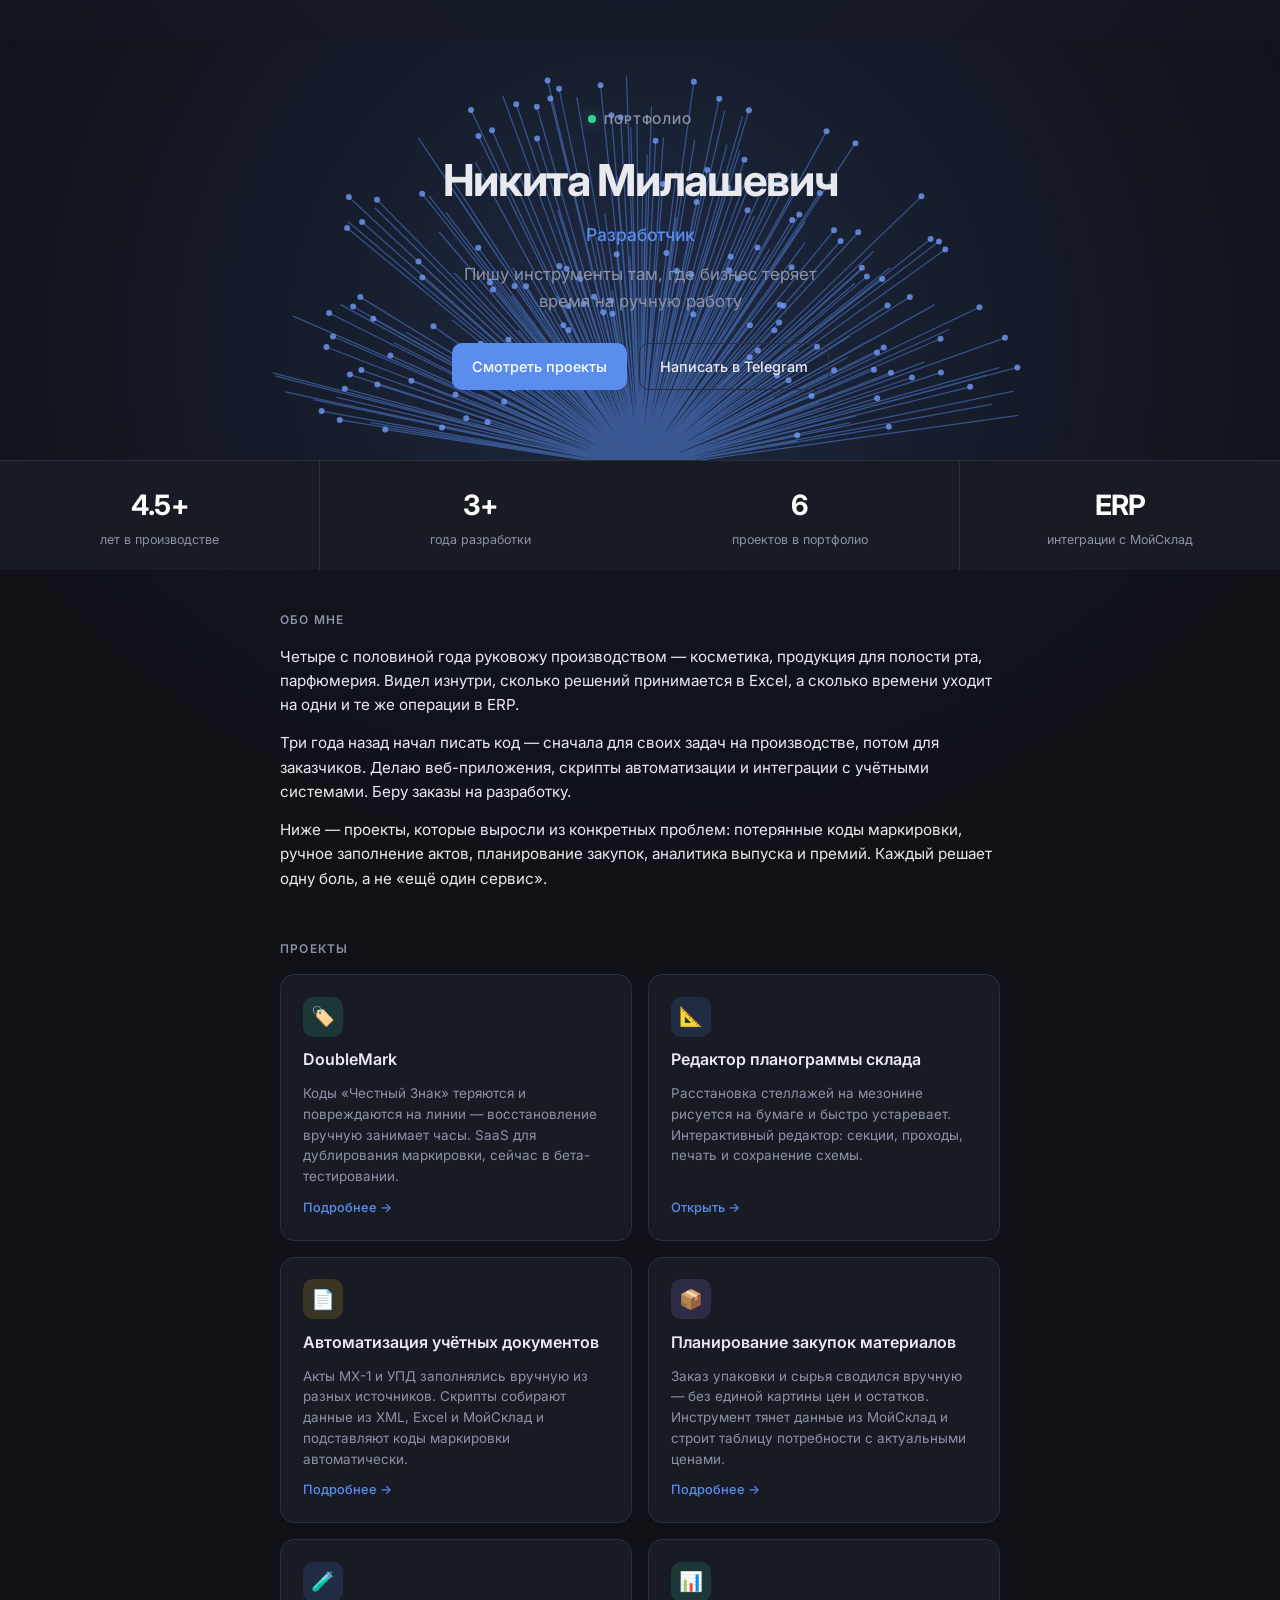
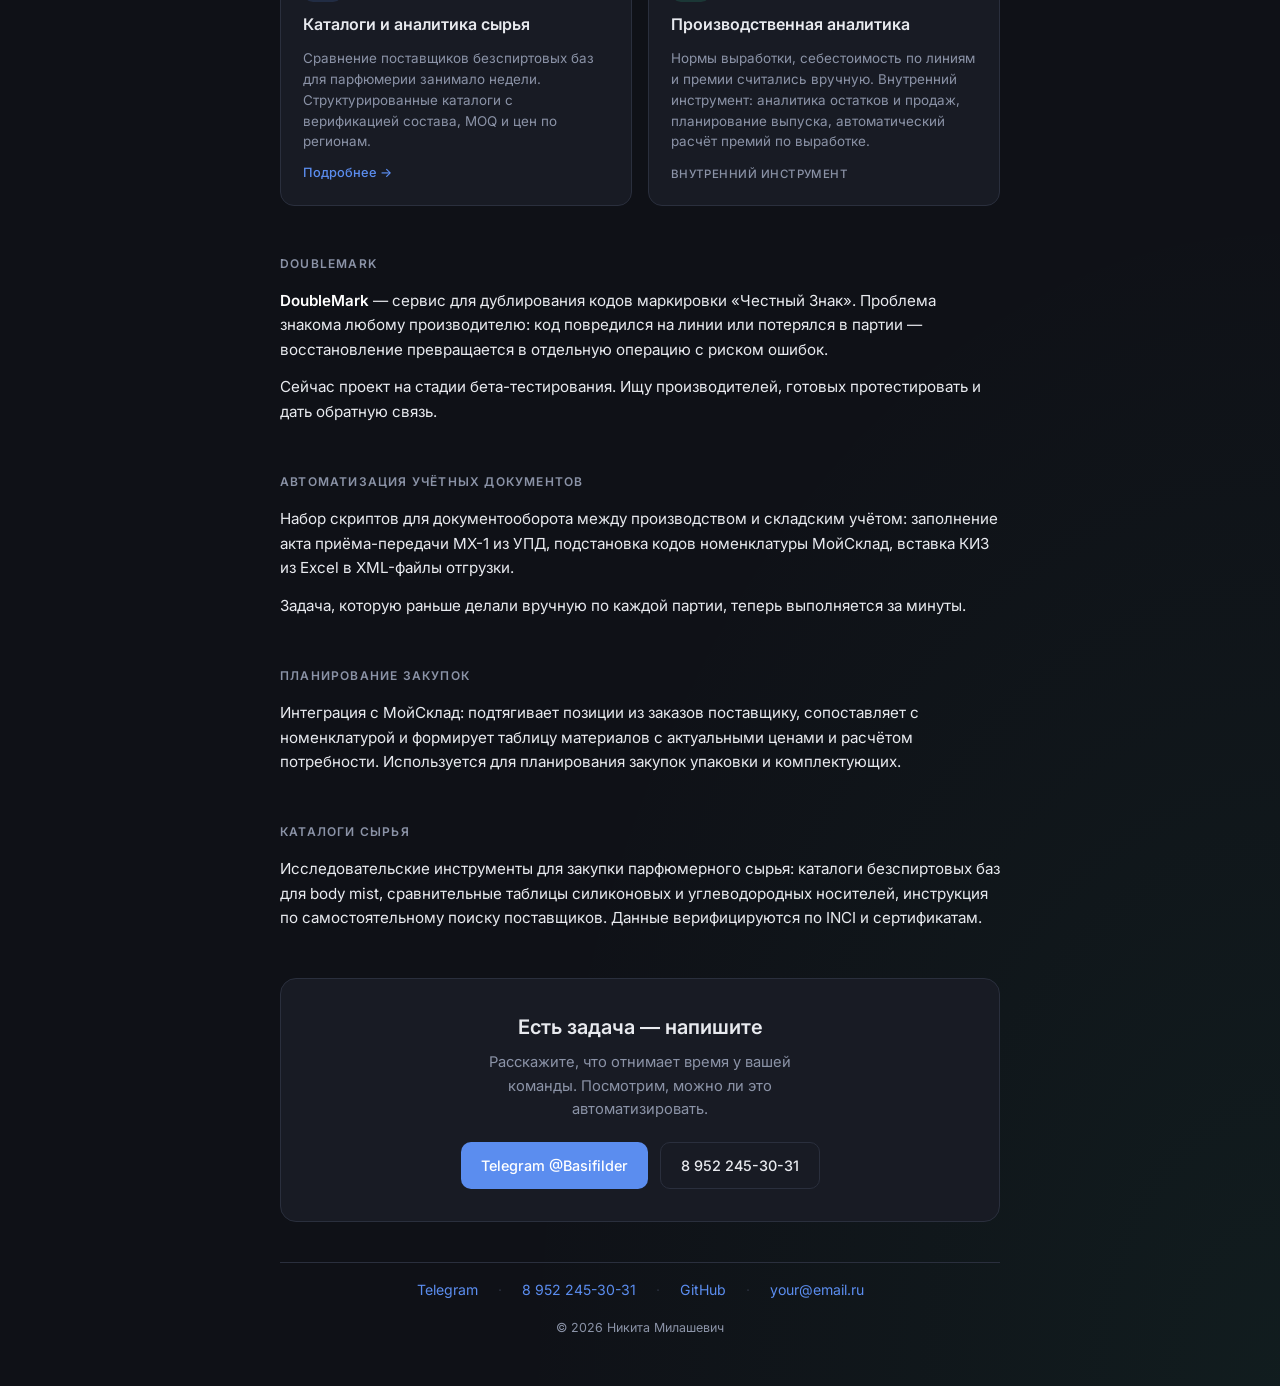
==== index.html @ 21b8d65c "Fix BurstNetwork mouse repulsion to match Stripe behavior Co-authored-by: Cursor <cursoragent@cursor" ====
<!DOCTYPE html>
<html lang="ru">
<head>
  <meta charset="UTF-8">
  <meta name="viewport" content="width=device-width, initial-scale=1, viewport-fit=cover">
  <meta name="description" content="Никита Милашевич — разработчик. Инструменты для производства, ERP и бизнес-автоматизации.">
  <meta name="theme-color" content="#0f1117">
  <title>Никита Милашевич — Разработчик</title>
  <link rel="preconnect" href="https://fonts.googleapis.com">
  <link rel="preconnect" href="https://fonts.gstatic.com" crossorigin>
  <link href="https://fonts.googleapis.com/css2?family=Inter:wght@400;500;600;700&display=swap" rel="stylesheet">
  <style>
    :root {
      --bg: #0f1117;
      --surface: #181b24;
      --surface-2: #1e2230;
      --border: #2a2f3d;
      --text: #e8eaef;
      --muted: #8b93a7;
      --accent: #5b8def;
      --accent-hover: #7aa3f5;
      --green: #34d399;
    }
    * { box-sizing: border-box; margin: 0; padding: 0; }
    html { scroll-behavior: smooth; }
    body {
      font-family: "Inter", system-ui, sans-serif;
      background: var(--bg);
      color: var(--text);
      min-height: 100vh;
      line-height: 1.6;
      background-image:
        radial-gradient(ellipse 80% 50% at 50% -20%, rgba(91, 141, 239, 0.12), transparent),
        radial-gradient(ellipse 60% 40% at 100% 100%, rgba(52, 211, 153, 0.06), transparent);
    }
    .wrap {
      width: 100%;
      max-width: 760px;
      margin: 0 auto;
      padding: 2.5rem 1.25rem 3rem;
    }
    .hero {
      text-align: center;
      margin-bottom: 3rem;
    }
    .hero__badge {
      display: inline-flex;
      align-items: center;
      gap: 0.5rem;
      font-size: 0.75rem;
      font-weight: 600;
      letter-spacing: 0.08em;
      text-transform: uppercase;
      color: var(--muted);
      margin-bottom: 1rem;
    }
    .hero__dot {
      width: 8px;
      height: 8px;
      border-radius: 50%;
      background: var(--green);
      box-shadow: 0 0 12px rgba(52, 211, 153, 0.5);
    }
    .hero__name {
      font-size: clamp(2rem, 6vw, 2.75rem);
      font-weight: 700;
      letter-spacing: -0.03em;
      margin-bottom: 0.35rem;
    }
    .hero__role {
      font-size: 1.1rem;
      font-weight: 500;
      color: var(--accent);
      margin-bottom: 0.75rem;
    }
    .hero__tagline {
      color: var(--muted);
      font-size: 1.05rem;
      max-width: 34ch;
      margin: 0 auto 1.75rem;
    }
    .hero__actions {
      display: flex;
      flex-wrap: wrap;
      gap: 0.75rem;
      justify-content: center;
    }
    .btn {
      display: inline-flex;
      align-items: center;
      justify-content: center;
      gap: 0.4rem;
      padding: 0.7rem 1.25rem;
      border-radius: 10px;
      font-size: 0.9rem;
      font-weight: 500;
      text-decoration: none;
      border: none;
      cursor: pointer;
      transition: background 0.2s, color 0.2s, border-color 0.2s;
    }
    .btn--primary {
      background: var(--accent);
      color: #fff;
    }
    .btn--primary:hover { background: var(--accent-hover); }
    .btn--ghost {
      background: transparent;
      color: var(--text);
      border: 1px solid var(--border);
    }
    .btn--ghost:hover { border-color: var(--accent); color: var(--accent); }
    .section {
      margin-bottom: 3rem;
    }
    .section__title {
      font-size: 0.75rem;
      font-weight: 600;
      letter-spacing: 0.1em;
      text-transform: uppercase;
      color: var(--muted);
      margin-bottom: 1rem;
    }
    .prose {
      color: var(--text);
      font-size: 0.95rem;
    }
    .prose p + p { margin-top: 0.85rem; }
    .prose strong { font-weight: 600; color: #fff; }
    .grid {
      display: grid;
      gap: 1rem;
    }
    @media (min-width: 580px) {
      .grid { grid-template-columns: 1fr 1fr; }
    }
    .card {
      display: flex;
      flex-direction: column;
      gap: 0.65rem;
      padding: 1.35rem;
      background: var(--surface);
      border: 1px solid var(--border);
      border-radius: 14px;
      text-decoration: none;
      color: inherit;
      transition: border-color 0.2s, transform 0.2s, box-shadow 0.2s;
    }
    a.card:hover {
      border-color: var(--accent);
      transform: translateY(-2px);
      box-shadow: 0 8px 32px rgba(0, 0, 0, 0.35);
    }
    .card--static { cursor: default; }
    .card--static:hover {
      transform: none;
      box-shadow: none;
      border-color: var(--border);
    }
    .card__icon {
      width: 40px;
      height: 40px;
      border-radius: 10px;
      display: flex;
      align-items: center;
      justify-content: center;
      font-size: 1.2rem;
    }
    .card__icon--blue { background: rgba(91, 141, 239, 0.15); }
    .card__icon--green { background: rgba(52, 211, 153, 0.15); }
    .card__icon--amber { background: rgba(251, 191, 36, 0.15); }
    .card__icon--violet { background: rgba(167, 139, 250, 0.15); }
    .card__title {
      font-size: 1rem;
      font-weight: 600;
    }
    .card__desc {
      font-size: 0.84rem;
      color: var(--muted);
      line-height: 1.55;
      flex: 1;
    }
    .card__link {
      font-size: 0.8rem;
      font-weight: 500;
      color: var(--accent);
    }
    a.card:hover .card__link { color: var(--accent-hover); }
    .card__tag {
      font-size: 0.72rem;
      font-weight: 500;
      color: var(--muted);
      letter-spacing: 0.04em;
      text-transform: uppercase;
    }
    .cta {
      text-align: center;
      padding: 2rem 1.5rem;
      background: var(--surface);
      border: 1px solid var(--border);
      border-radius: 16px;
      margin-bottom: 2.5rem;
    }
    .cta__title {
      font-size: 1.25rem;
      font-weight: 600;
      margin-bottom: 0.5rem;
    }
    .cta__text {
      color: var(--muted);
      font-size: 0.92rem;
      margin-bottom: 1.25rem;
      max-width: 40ch;
      margin-left: auto;
      margin-right: auto;
    }
    .cta__actions {
      display: flex;
      flex-wrap: wrap;
      gap: 0.75rem;
      justify-content: center;
    }
    .contacts {
      text-align: center;
      padding-top: 1rem;
      border-top: 1px solid var(--border);
    }
    .contacts__line {
      display: flex;
      flex-wrap: wrap;
      gap: 0.5rem 1.25rem;
      justify-content: center;
      font-size: 0.88rem;
      margin-bottom: 1rem;
    }
    .contacts a {
      color: var(--accent);
      text-decoration: none;
    }
    .contacts a:hover { color: var(--accent-hover); text-decoration: underline; }
    .contacts__sep { color: var(--border); }
    .footer-note {
      font-size: 0.78rem;
      color: var(--muted);
    }
    .anchor-target { scroll-margin-top: 1.5rem; }

    /* ── Burst hero ── */
    .hero-burst {
      position: relative;
      width: 100vw;
      margin-left: calc(50% - 50vw);
      margin-bottom: 2.5rem;
      overflow: hidden;
      background: var(--bg);
    }
    .hero-burst__stage {
      position: relative;
      width: 100%;
      height: clamp(280px, 42vw, 420px);
    }
    .hero-burst__canvas {
      display: block;
      width: 100%;
      height: 100%;
      cursor: crosshair;
      touch-action: none;
    }
    .hero-burst__content {
      position: absolute;
      inset: 0;
      z-index: 1;
      display: flex;
      flex-direction: column;
      align-items: center;
      justify-content: center;
      padding: 2rem 1.25rem;
      text-align: center;
      pointer-events: none;
      margin-bottom: 0;
    }
    .hero-burst__content .hero__actions {
      pointer-events: auto;
    }
    .stats {
      display: grid;
      grid-template-columns: repeat(2, 1fr);
      gap: 0;
      border-top: 1px solid var(--border);
      background: var(--surface);
    }
    @media (min-width: 580px) {
      .stats { grid-template-columns: repeat(4, 1fr); }
    }
    .stats__item {
      padding: 1.35rem 1rem;
      text-align: center;
      border-right: 1px solid var(--border);
      border-bottom: 1px solid var(--border);
    }
    @media (min-width: 580px) {
      .stats__item { border-bottom: none; }
    }
    .stats__item:nth-child(2n) { border-right: none; }
    @media (min-width: 580px) {
      .stats__item { border-right: 1px solid var(--border); }
      .stats__item:last-child { border-right: none; }
    }
    .stats__value {
      font-size: clamp(1.35rem, 3.5vw, 1.75rem);
      font-weight: 700;
      letter-spacing: -0.03em;
      color: #fff;
      margin-bottom: 0.2rem;
    }
    .stats__label {
      font-size: 0.78rem;
      color: var(--muted);
      line-height: 1.4;
    }
  </style>
</head>
<body>
  <div class="wrap">
    <section class="hero-burst" id="top" aria-label="Главный экран">
      <div class="hero-burst__stage">
        <canvas class="hero-burst__canvas" id="burst-canvas" aria-hidden="true"></canvas>
        <header class="hero hero-burst__content">
        <div class="hero__badge"><span class="hero__dot" aria-hidden="true"></span> Портфолио</div>
        <h1 class="hero__name">Никита Милашевич</h1>
        <p class="hero__role">Разработчик</p>
        <p class="hero__tagline">Пишу инструменты там, где бизнес теряет время на ручную работу</p>
        <div class="hero__actions">
          <a class="btn btn--primary" href="#projects">Смотреть проекты</a>
          <a class="btn btn--ghost" href="https://t.me/Basifilder" target="_blank" rel="noopener noreferrer">Написать в Telegram</a>
        </div>
        </header>
      </div>
      <div class="stats" aria-label="Ключевые показатели">
        <div class="stats__item">
          <div class="stats__value">4.5+</div>
          <div class="stats__label">лет в производстве</div>
        </div>
        <div class="stats__item">
          <div class="stats__value">3+</div>
          <div class="stats__label">года разработки</div>
        </div>
        <div class="stats__item">
          <div class="stats__value">6</div>
          <div class="stats__label">проектов в портфолио</div>
        </div>
        <div class="stats__item">
          <div class="stats__value">ERP</div>
          <div class="stats__label">интеграции с МойСклад</div>
        </div>
      </div>
    </section>

    <section class="section" id="about">
      <h2 class="section__title">Обо мне</h2>
      <div class="prose">
        <p>Четыре с половиной года руковожу производством — косметика, продукция для полости рта, парфюмерия. Видел изнутри, сколько решений принимается в Excel, а сколько времени уходит на одни и те же операции в ERP.</p>
        <p>Три года назад начал писать код — сначала для своих задач на производстве, потом для заказчиков. Делаю веб-приложения, скрипты автоматизации и интеграции с учётными системами. Беру заказы на разработку.</p>
        <p>Ниже — проекты, которые выросли из конкретных проблем: потерянные коды маркировки, ручное заполнение актов, планирование закупок, аналитика выпуска и премий. Каждый решает одну боль, а не «ещё один сервис».</p>
      </div>
    </section>

    <section class="section anchor-target" id="projects">
      <h2 class="section__title">Проекты</h2>
      <div class="grid">
        <a class="card" href="#doublemark">
          <div class="card__icon card__icon--green" aria-hidden="true">🏷️</div>
          <div class="card__title">DoubleMark</div>
          <p class="card__desc">Коды «Честный Знак» теряются и повреждаются на линии — восстановление вручную занимает часы. SaaS для дублирования маркировки, сейчас в бета-тестировании.</p>
          <span class="card__link">Подробнее →</span>
        </a>

        <a class="card" href="/tools/planogram">
          <div class="card__icon card__icon--blue" aria-hidden="true">📐</div>
          <div class="card__title">Редактор планограммы склада</div>
          <p class="card__desc">Расстановка стеллажей на мезонине рисуется на бумаге и быстро устаревает. Интерактивный редактор: секции, проходы, печать и сохранение схемы.</p>
          <span class="card__link">Открыть →</span>
        </a>

        <a class="card" href="#docs-automation">
          <div class="card__icon card__icon--amber" aria-hidden="true">📄</div>
          <div class="card__title">Автоматизация учётных документов</div>
          <p class="card__desc">Акты МХ-1 и УПД заполнялись вручную из разных источников. Скрипты собирают данные из XML, Excel и МойСклад и подставляют коды маркировки автоматически.</p>
          <span class="card__link">Подробнее →</span>
        </a>

        <a class="card" href="#procurement">
          <div class="card__icon card__icon--violet" aria-hidden="true">📦</div>
          <div class="card__title">Планирование закупок материалов</div>
          <p class="card__desc">Заказ упаковки и сырья сводился вручную — без единой картины цен и остатков. Инструмент тянет данные из МойСклад и строит таблицу потребности с актуальными ценами.</p>
          <span class="card__link">Подробнее →</span>
        </a>

        <a class="card" href="#raw-materials">
          <div class="card__icon card__icon--blue" aria-hidden="true">🧪</div>
          <div class="card__title">Каталоги и аналитика сырья</div>
          <p class="card__desc">Сравнение поставщиков безспиртовых баз для парфюмерии занимало недели. Структурированные каталоги с верификацией состава, MOQ и цен по регионам.</p>
          <span class="card__link">Подробнее →</span>
        </a>

        <div class="card card--static" id="production-analytics">
          <div class="card__icon card__icon--green" aria-hidden="true">📊</div>
          <div class="card__title">Производственная аналитика</div>
          <p class="card__desc">Нормы выработки, себестоимость по линиям и премии считались вручную. Внутренний инструмент: аналитика остатков и продаж, планирование выпуска, автоматический расчёт премий по выработке.</p>
          <span class="card__tag">Внутренний инструмент</span>
        </div>
      </div>
    </section>

    <section class="section anchor-target" id="doublemark">
      <h2 class="section__title">DoubleMark</h2>
      <div class="prose">
        <p><strong>DoubleMark</strong> — сервис для дублирования кодов маркировки «Честный Знак». Проблема знакома любому производителю: код повредился на линии или потерялся в партии — восстановление превращается в отдельную операцию с риском ошибок.</p>
        <p>Сейчас проект на стадии бета-тестирования. Ищу производителей, готовых протестировать и дать обратную связь.</p>
      </div>
    </section>

    <section class="section anchor-target" id="docs-automation">
      <h2 class="section__title">Автоматизация учётных документов</h2>
      <div class="prose">
        <p>Набор скриптов для документооборота между производством и складским учётом: заполнение акта приёма-передачи МХ-1 из УПД, подстановка кодов номенклатуры МойСклад, вставка КИЗ из Excel в XML-файлы отгрузки.</p>
        <p>Задача, которую раньше делали вручную по каждой партии, теперь выполняется за минуты.</p>
      </div>
    </section>

    <section class="section anchor-target" id="procurement">
      <h2 class="section__title">Планирование закупок</h2>
      <div class="prose">
        <p>Интеграция с МойСклад: подтягивает позиции из заказов поставщику, сопоставляет с номенклатурой и формирует таблицу материалов с актуальными ценами и расчётом потребности. Используется для планирования закупок упаковки и комплектующих.</p>
      </div>
    </section>

    <section class="section anchor-target" id="raw-materials">
      <h2 class="section__title">Каталоги сырья</h2>
      <div class="prose">
        <p>Исследовательские инструменты для закупки парфюмерного сырья: каталоги безспиртовых баз для body mist, сравнительные таблицы силиконовых и углеводородных носителей, инструкция по самостоятельному поиску поставщиков. Данные верифицируются по INCI и сертификатам.</p>
      </div>
    </section>

    <section class="cta" id="contact">
      <h2 class="cta__title">Есть задача — напишите</h2>
      <p class="cta__text">Расскажите, что отнимает время у вашей команды. Посмотрим, можно ли это автоматизировать.</p>
      <div class="cta__actions">
        <a class="btn btn--primary" href="https://t.me/Basifilder" target="_blank" rel="noopener noreferrer">Telegram @Basifilder</a>
        <a class="btn btn--ghost" href="tel:+79522453031">8 952 245-30-31</a>
      </div>
    </section>

    <footer class="contacts">
      <div class="contacts__line">
        <a href="https://t.me/Basifilder" target="_blank" rel="noopener noreferrer">Telegram</a>
        <span class="contacts__sep" aria-hidden="true">·</span>
        <a href="tel:+79522453031">8 952 245-30-31</a>
        <span class="contacts__sep" aria-hidden="true">·</span>
        <a href="https://github.com/smokbasi" target="_blank" rel="noopener noreferrer">GitHub</a>
        <span class="contacts__sep" aria-hidden="true">·</span>
        <a href="mailto:your@email.ru">your@email.ru</a>
      </div>
      <p class="footer-note">© <span id="year"></span> Никита Милашевич</p>
    </footer>
  </div>

  <script src="/js/burst-network.js"></script>
  <script>
    document.getElementById('year').textContent = new Date().getFullYear();

    (function initBurst() {
      var canvas = document.getElementById('burst-canvas');
      if (!canvas || typeof BurstNetwork === 'undefined') return;

      new BurstNetwork(canvas, {
        lineCount: 240,
        lineWidth: 1.25,
        lineColor: 'rgba(91, 141, 239, 0.48)',
        nodeColor: 'rgba(120, 160, 255, 0.75)',
        nodeRadius: 3,
        gradientInner: 'rgba(91, 141, 239, 0.22)',
        gradientOuter: 'rgba(15, 17, 23, 0)',
        originYOffset: 0.02,
        interactionRadius: 260,
        interactionStrength: 0.52,
        nodeRatio: 0.55,
      }).start();
    })();
  </script>
</body>
</html>
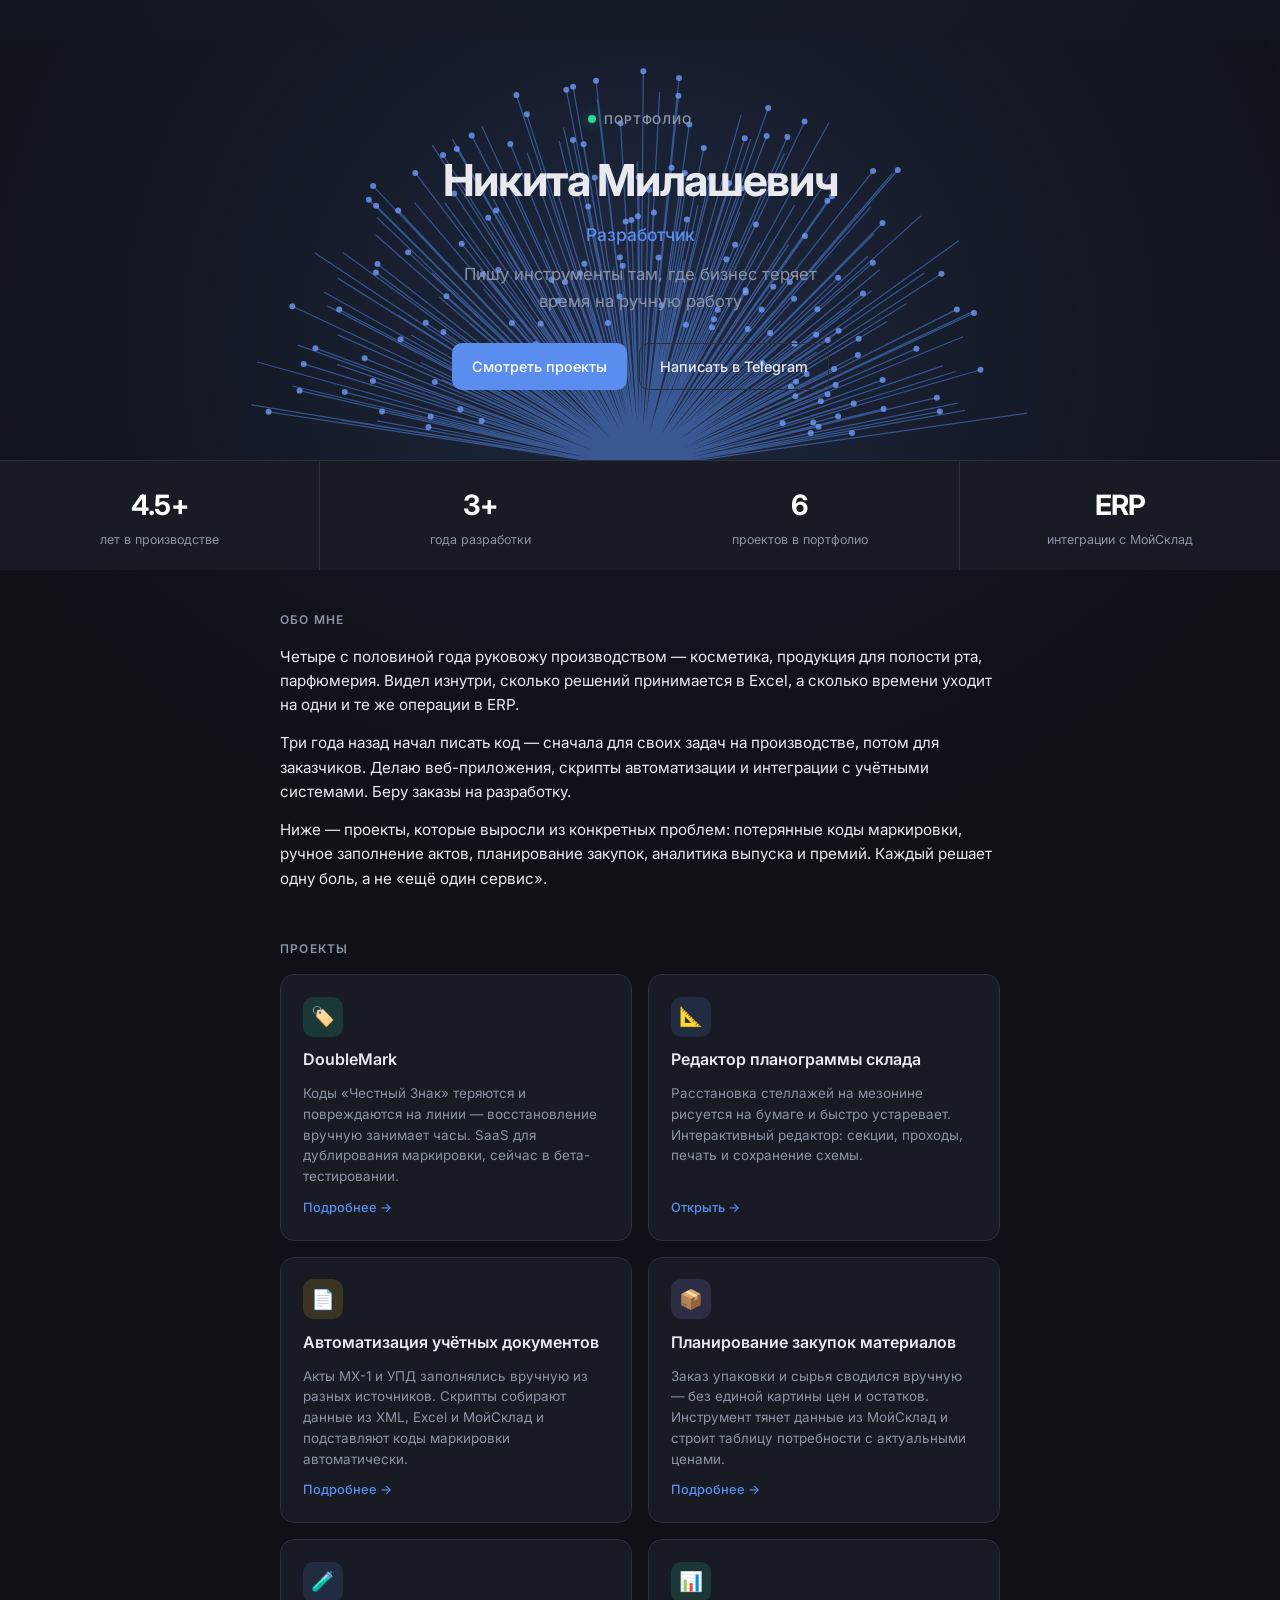
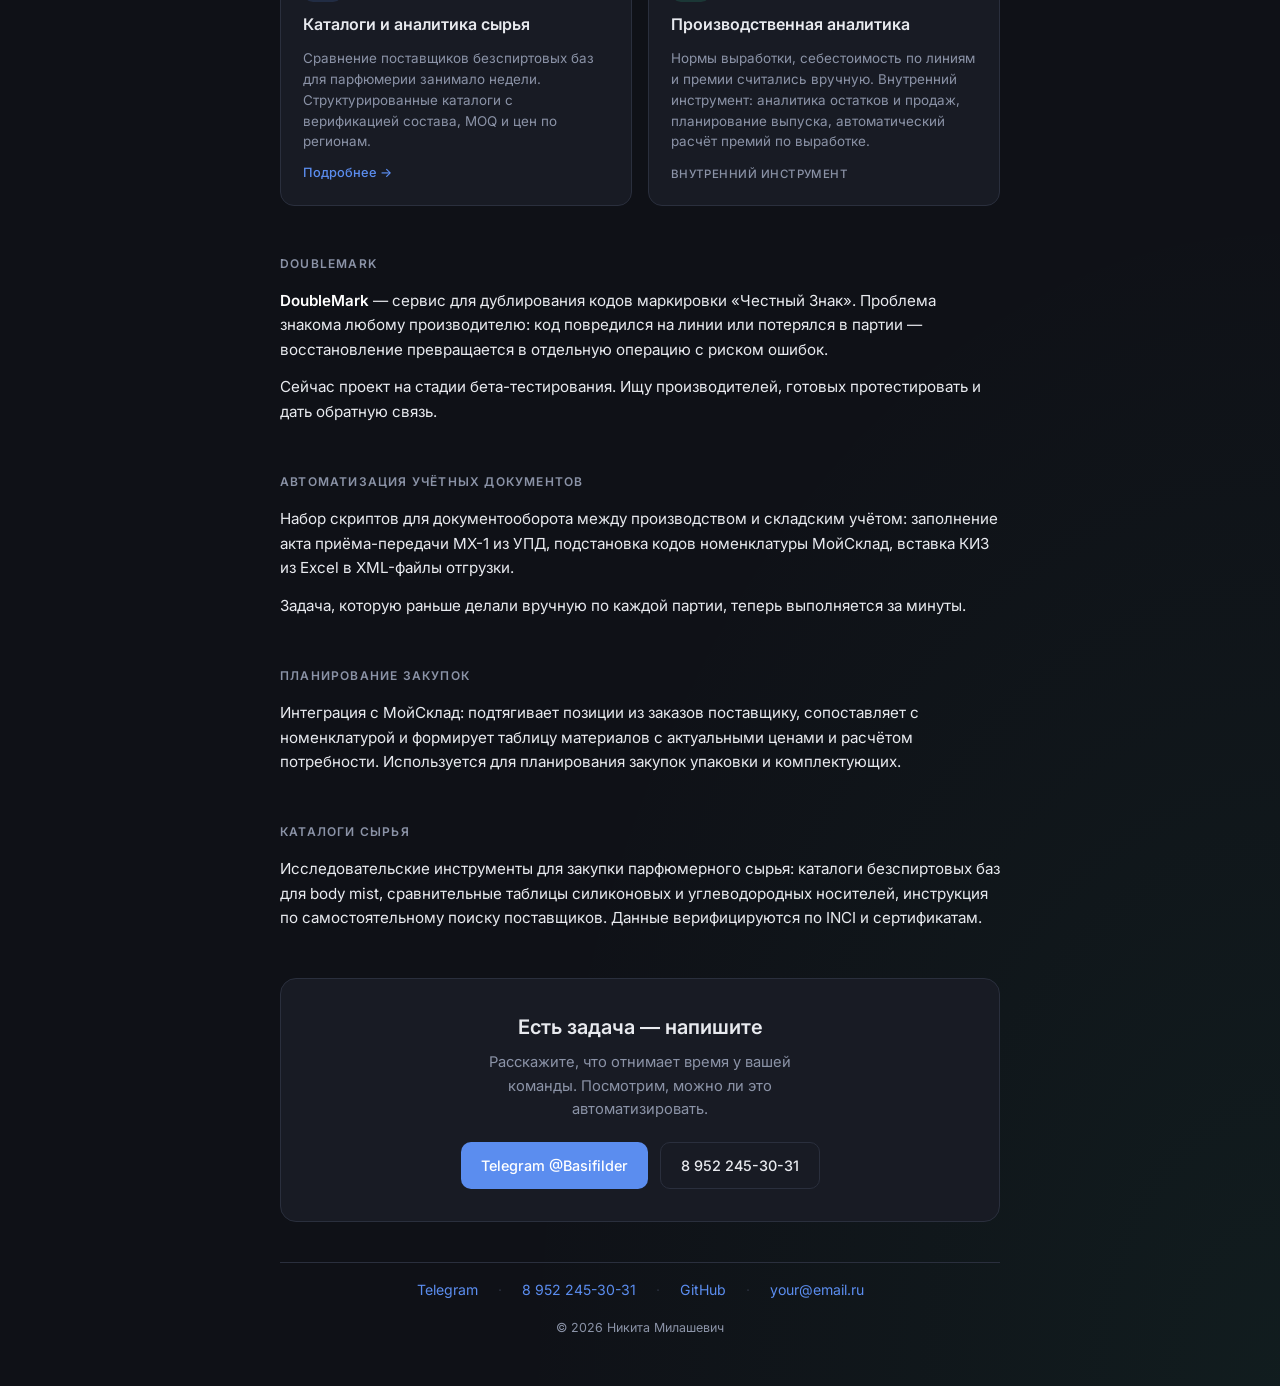
==== commit 2c8fe0d1: "Fix BurstNetwork vertical repulsion asymmetry and enlarge interaction zone. Radial spring decomposit" ====
--- a/index.html
+++ b/index.html
@@ -482,8 +482,8 @@
         gradientInner: 'rgba(91, 141, 239, 0.22)',
         gradientOuter: 'rgba(15, 17, 23, 0)',
         originYOffset: 0.02,
-        interactionRadius: 260,
-        interactionStrength: 0.52,
+        interactionRadius: 360,
+        interactionStrength: 0.58,
         nodeRatio: 0.55,
       }).start();
     })();
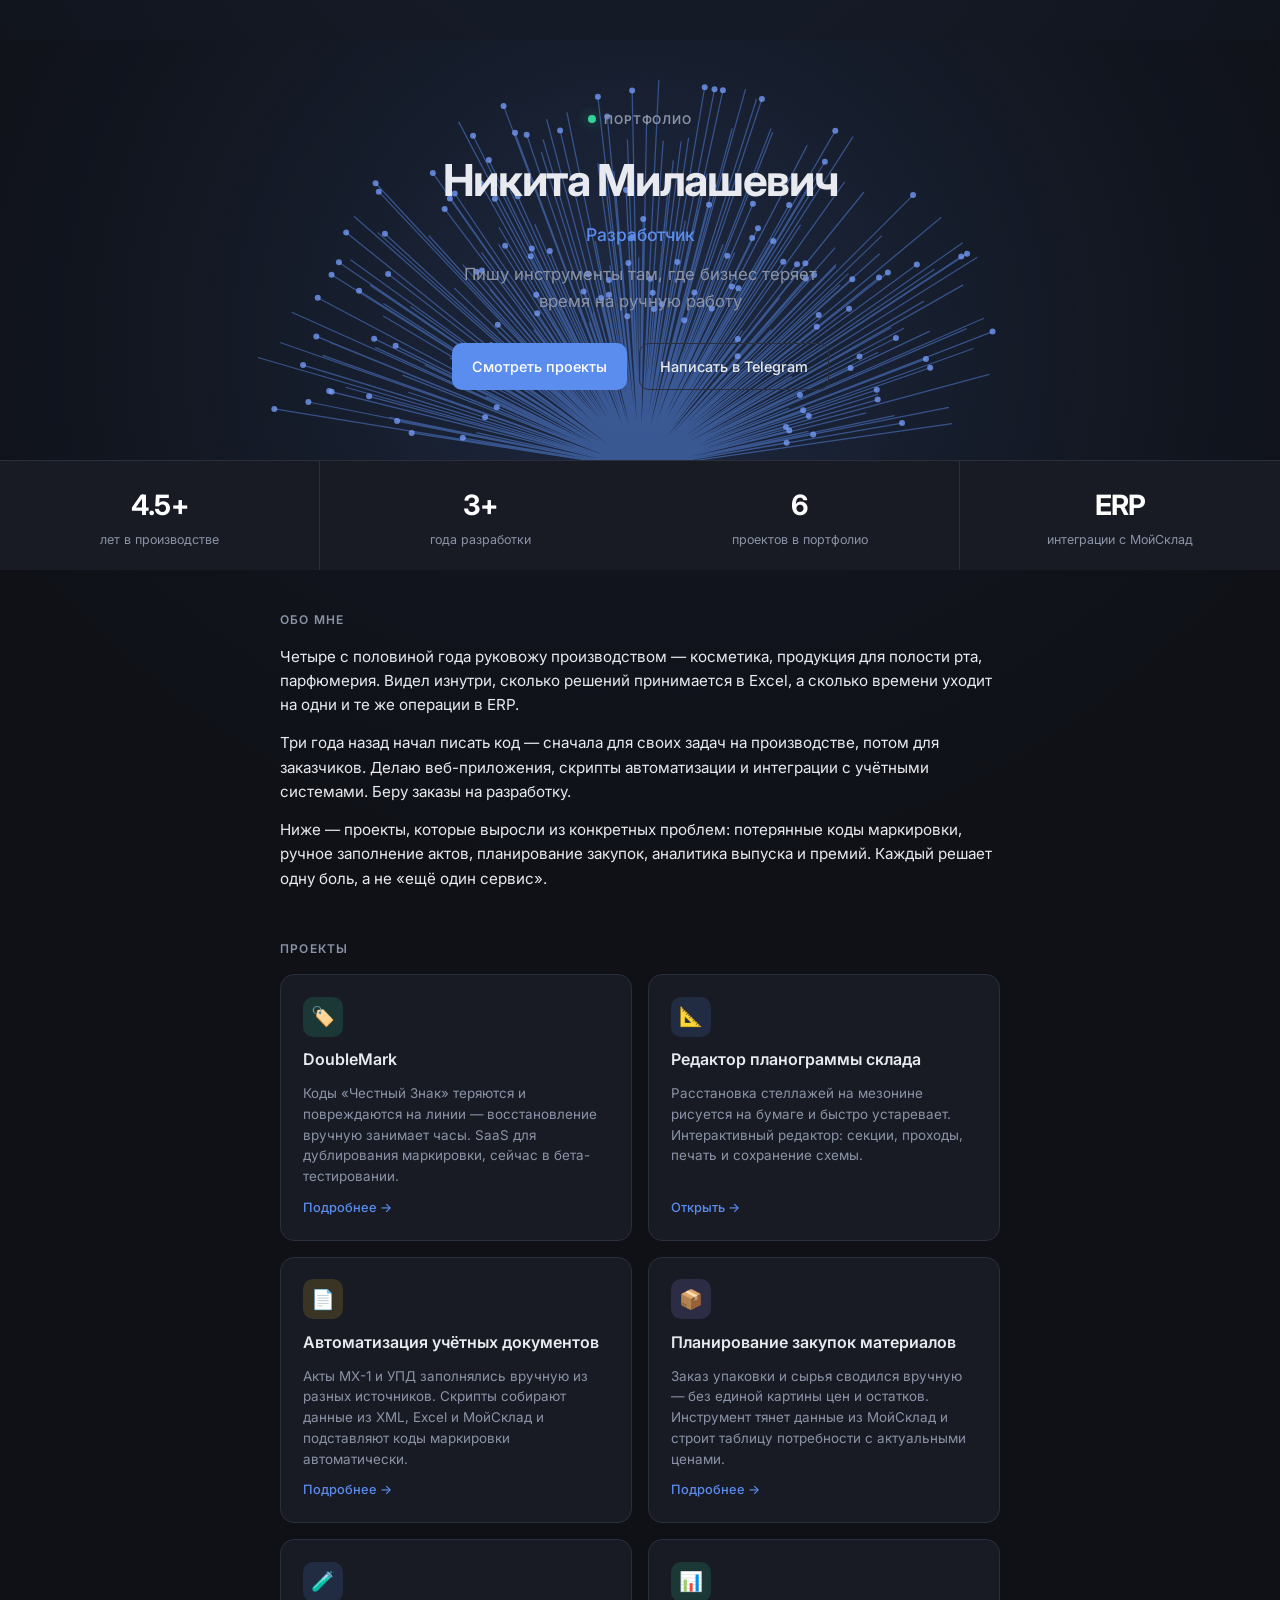
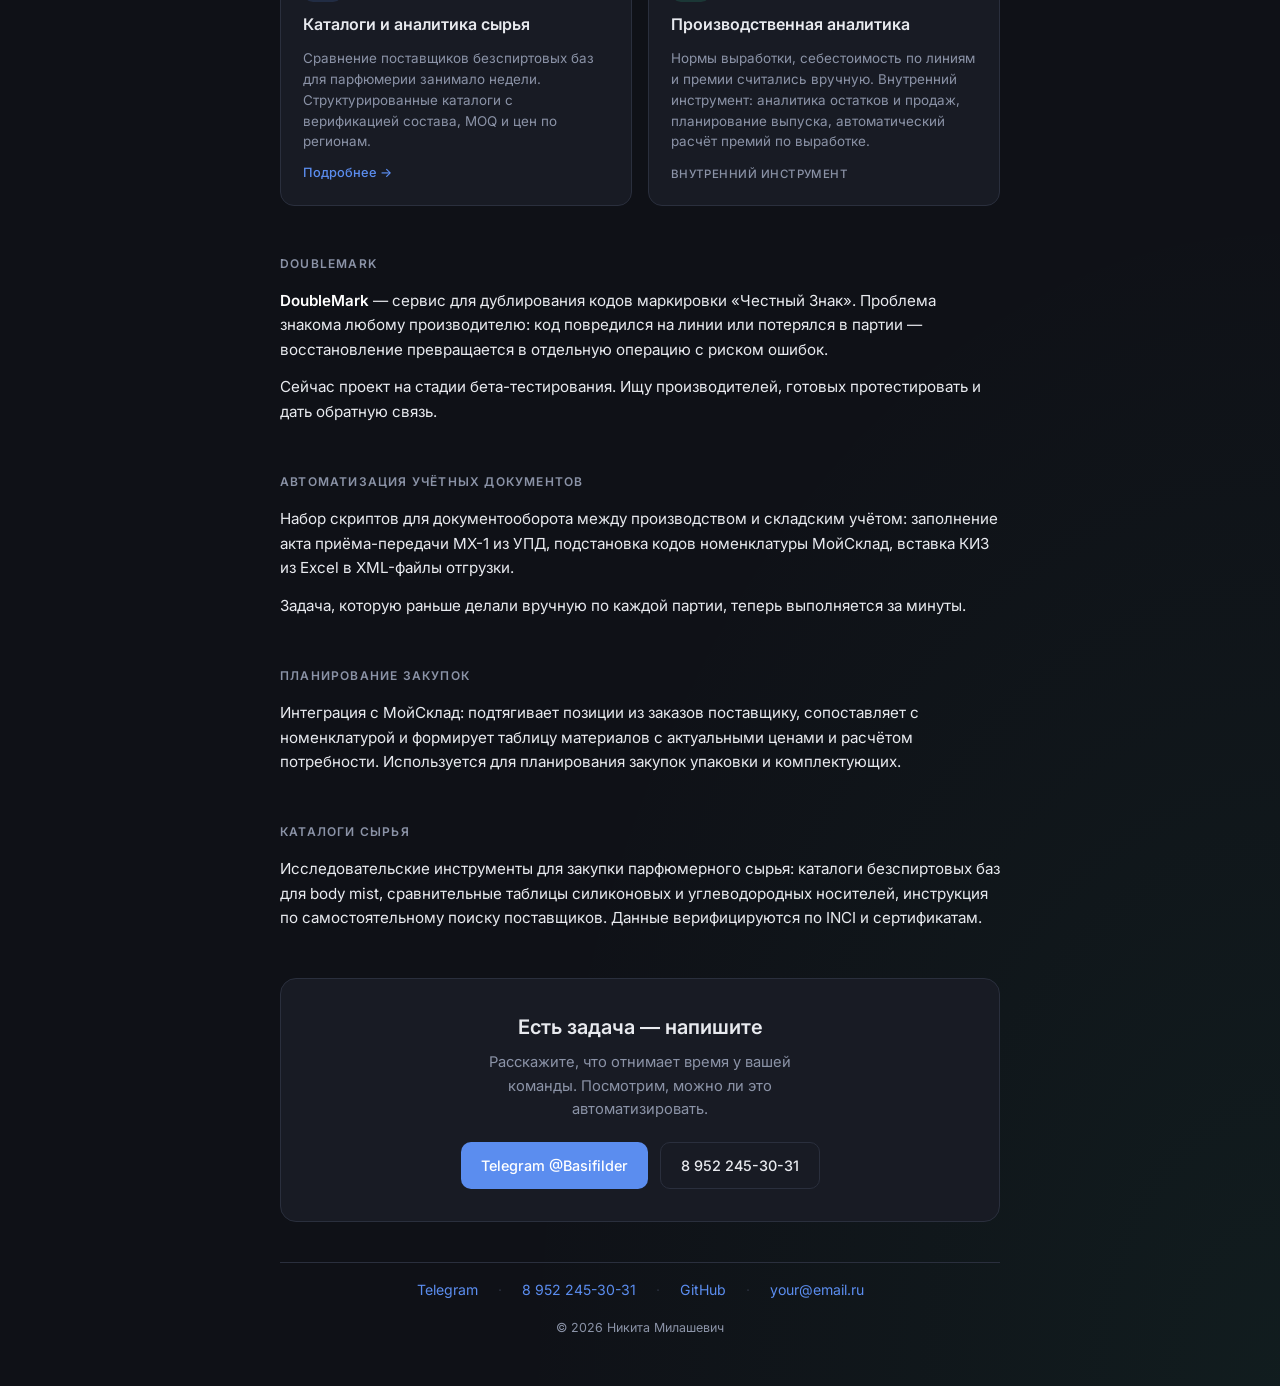
==== commit 4050f5a3: "Tune BurstNetwork for snappier response and default cursor. Increase spring, damping, interaction st" ====
--- a/index.html
+++ b/index.html
@@ -263,7 +263,7 @@
       display: block;
       width: 100%;
       height: 100%;
-      cursor: crosshair;
+      cursor: default;
       touch-action: none;
     }
     .hero-burst__content {
@@ -483,7 +483,13 @@
         gradientOuter: 'rgba(15, 17, 23, 0)',
         originYOffset: 0.02,
         interactionRadius: 360,
-        interactionStrength: 0.58,
+        interactionStrength: 0.78,
+        spring: 0.065,
+        springRadialInward: 0.028,
+        springTangential: 0.032,
+        yRepulsionBoost: 2.2,
+        damping: 0.88,
+        mouseSmoothing: 0.26,
         nodeRatio: 0.55,
       }).start();
     })();
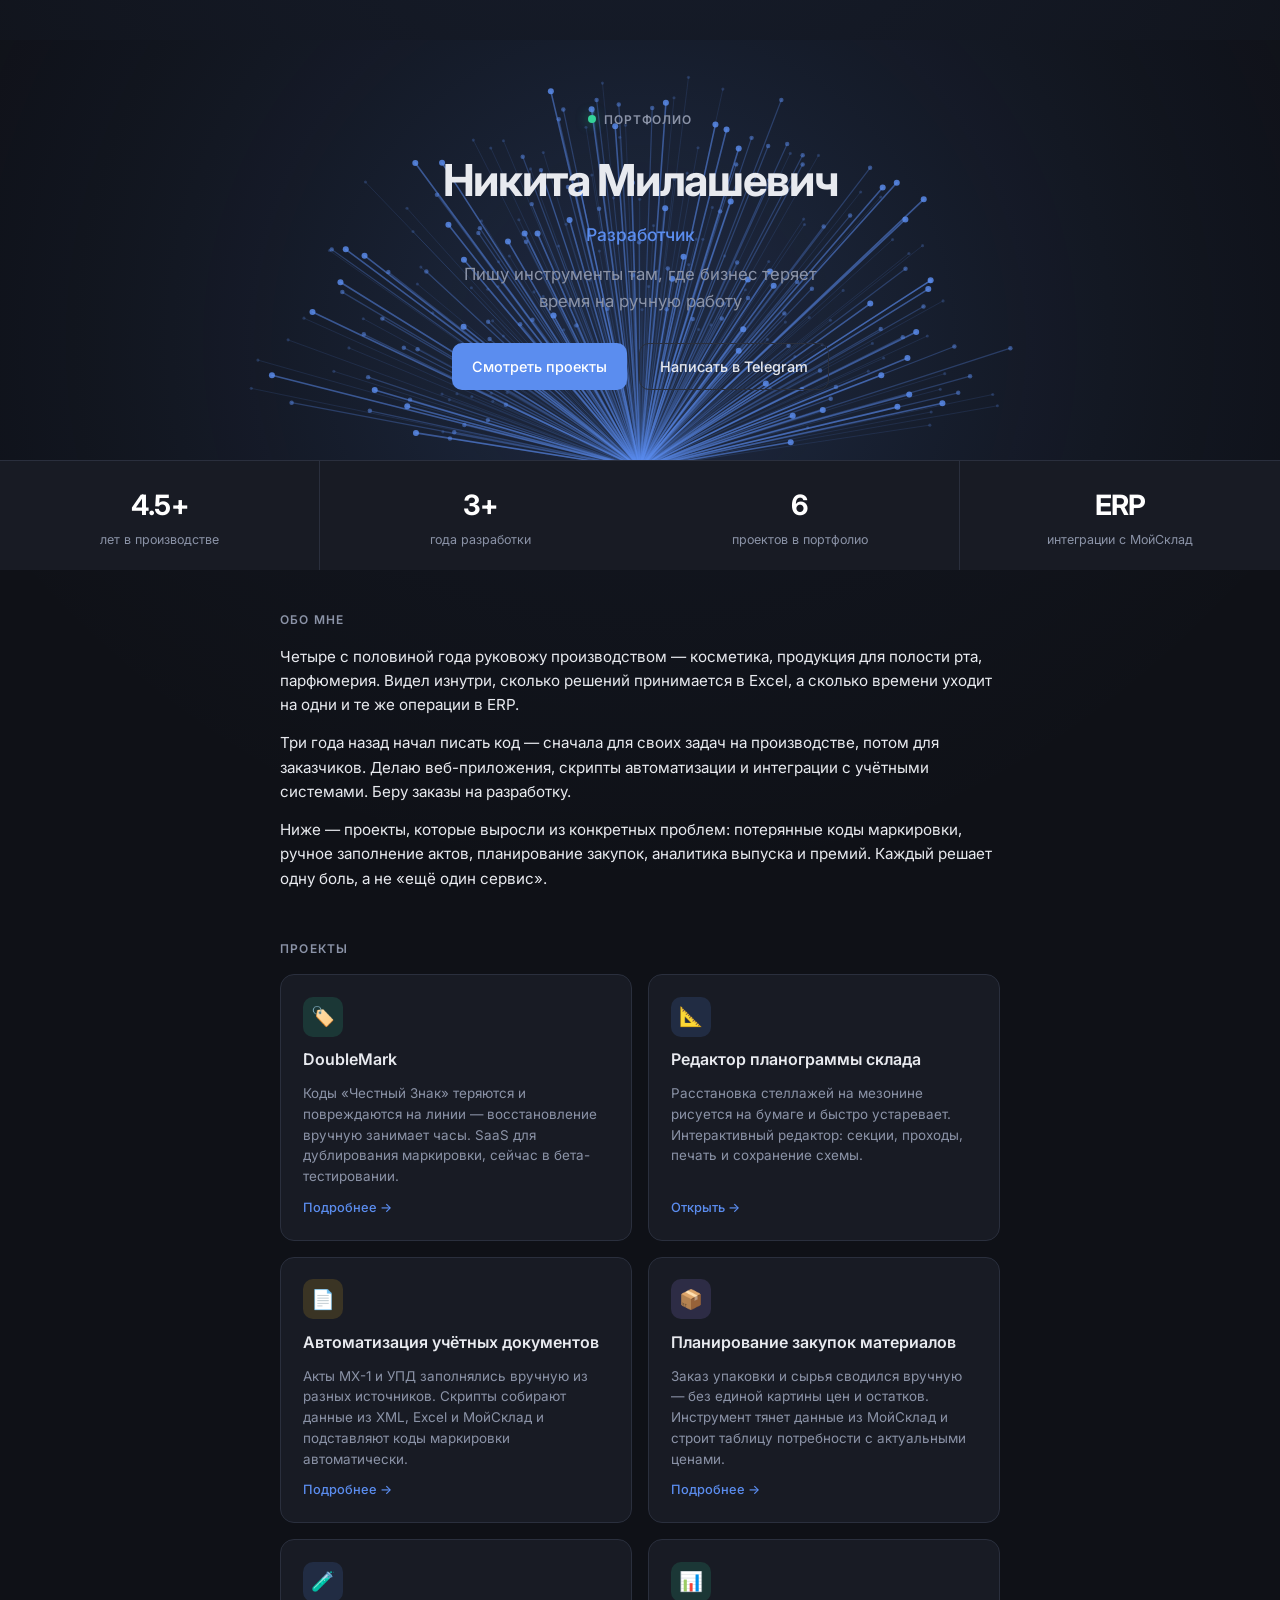
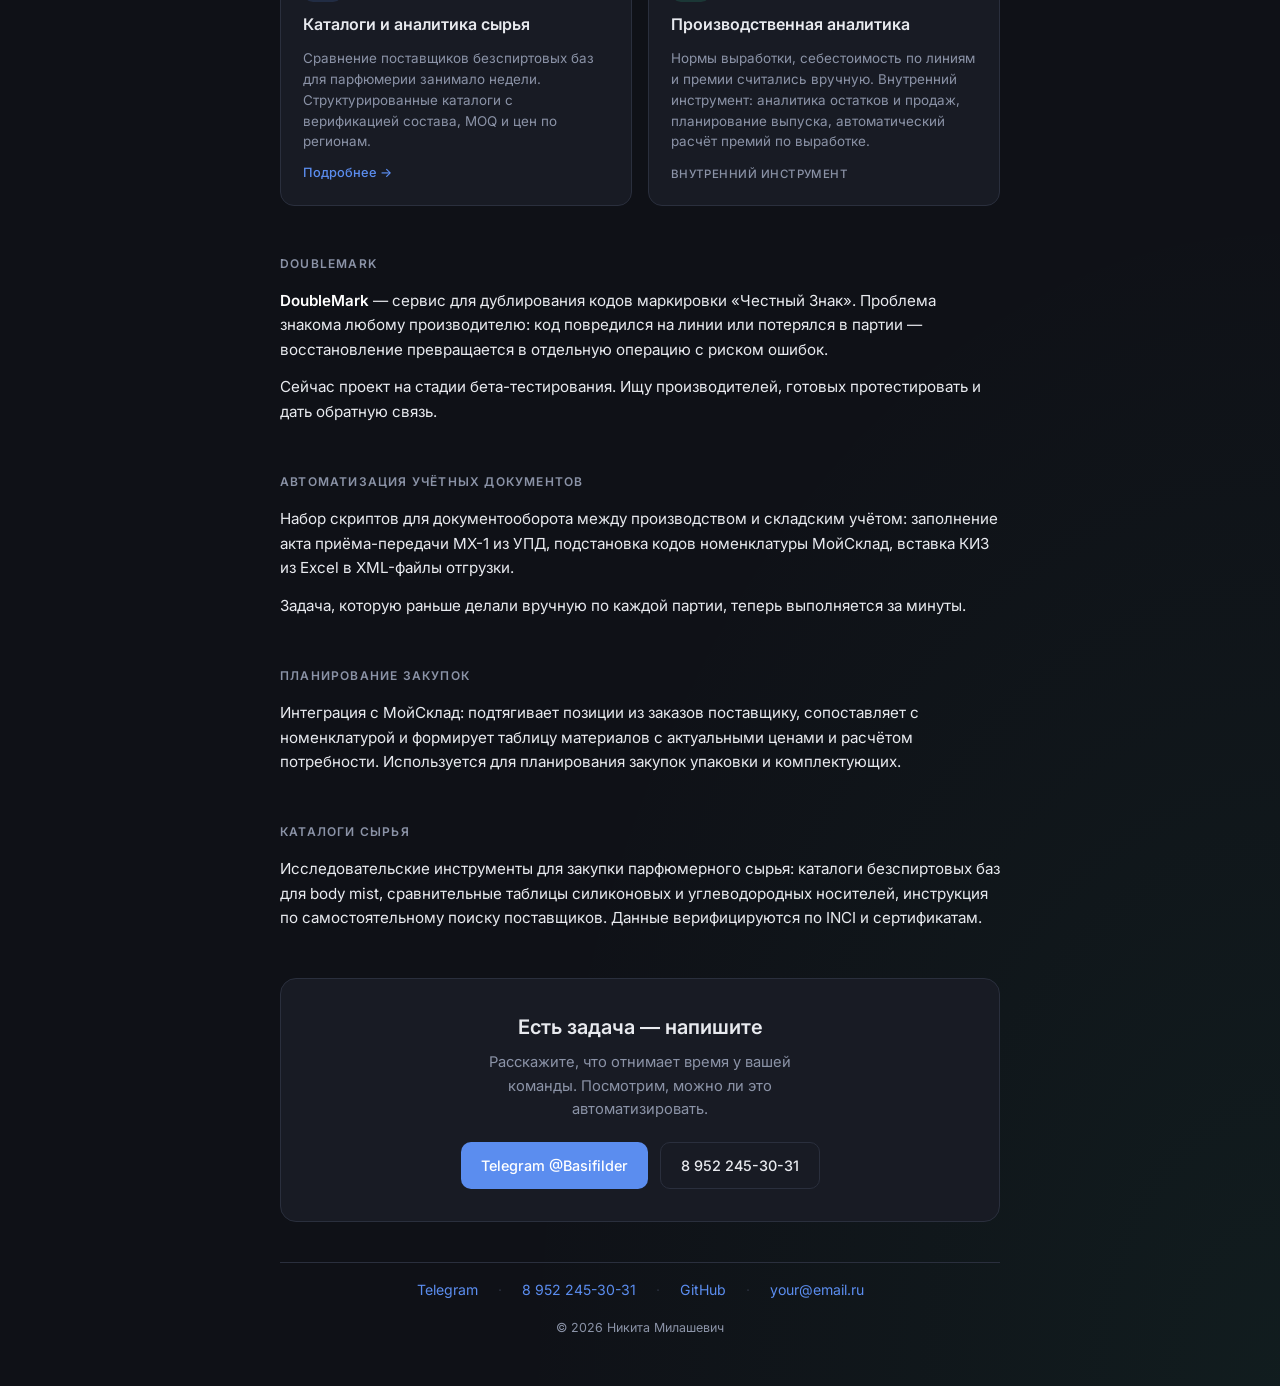
==== commit a1bb1e5a: "Add layered depth and chase iridescence to BurstNetwork. Three depth layers with painter draw order," ====
--- a/index.html
+++ b/index.html
@@ -490,7 +490,7 @@
         yRepulsionBoost: 2.2,
         damping: 0.88,
         mouseSmoothing: 0.26,
-        nodeRatio: 0.55,
+        nodeRatio: 1.0,
       }).start();
     })();
   </script>
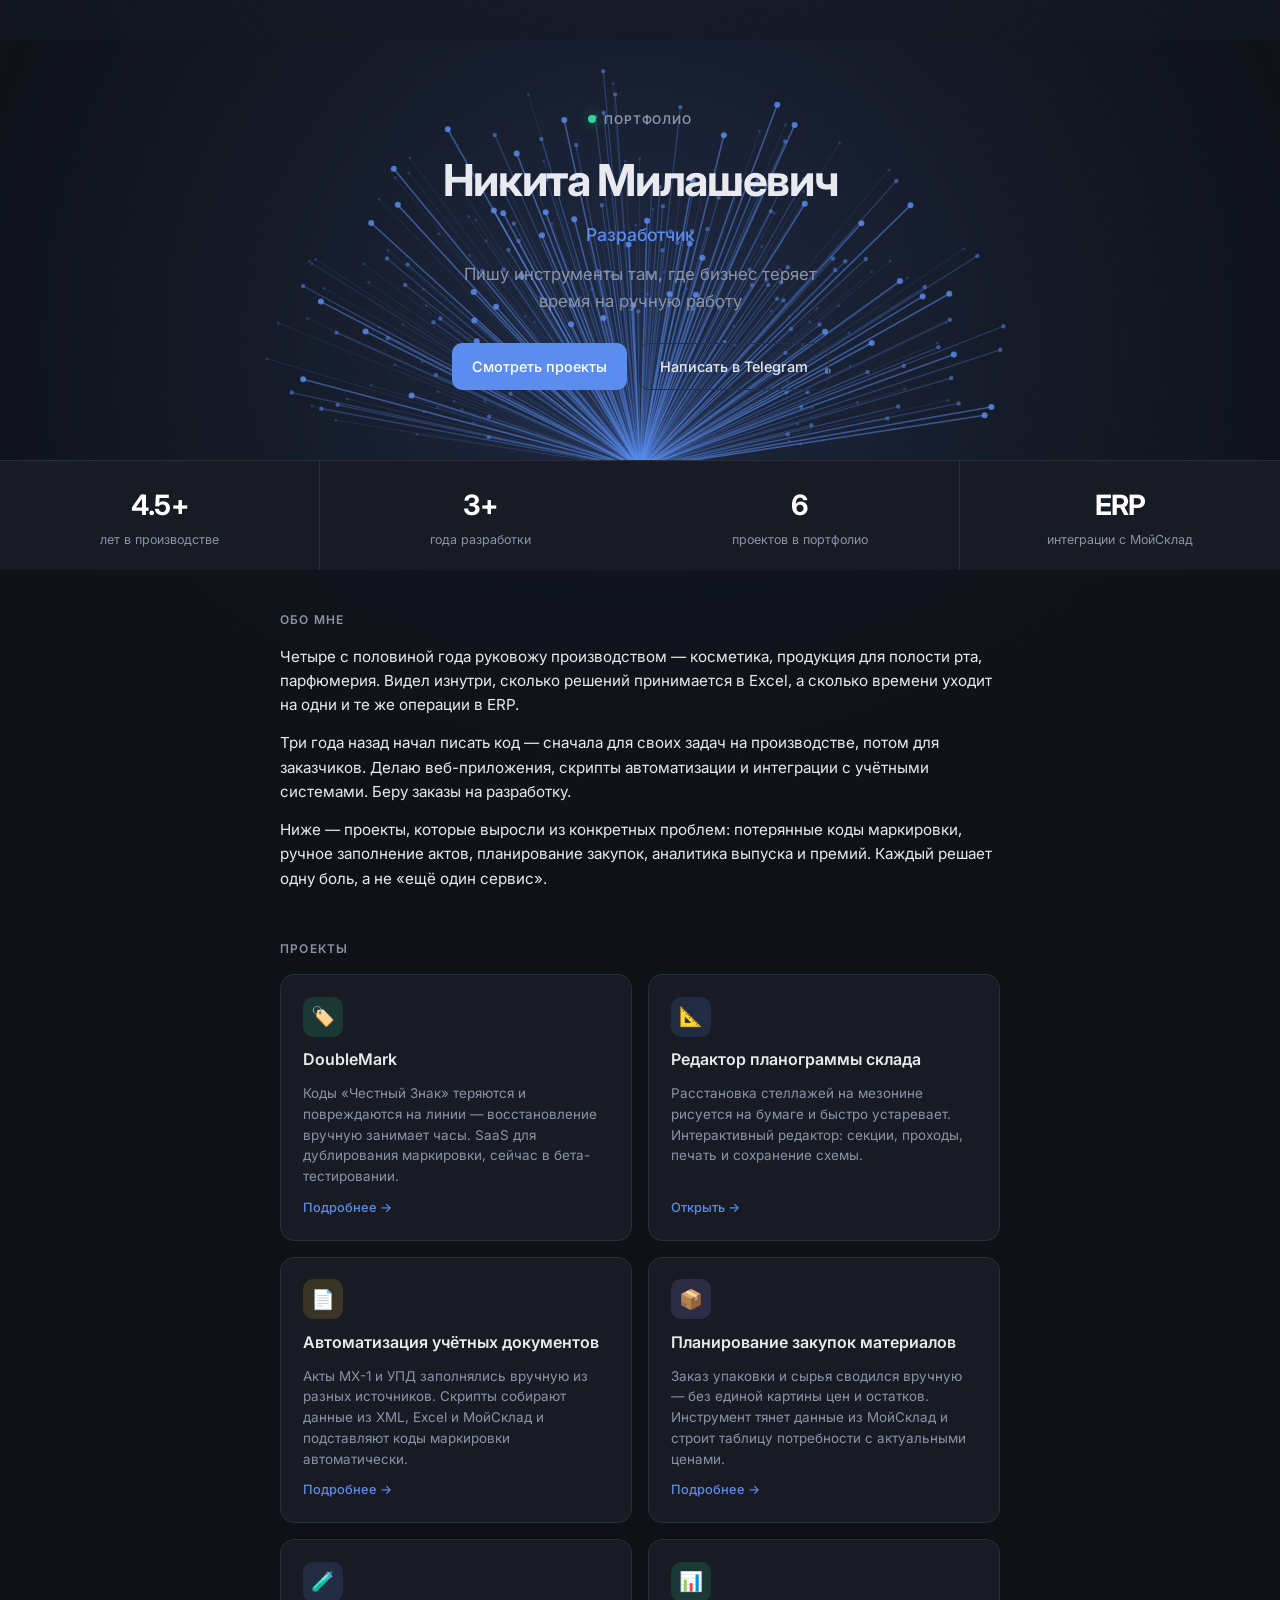
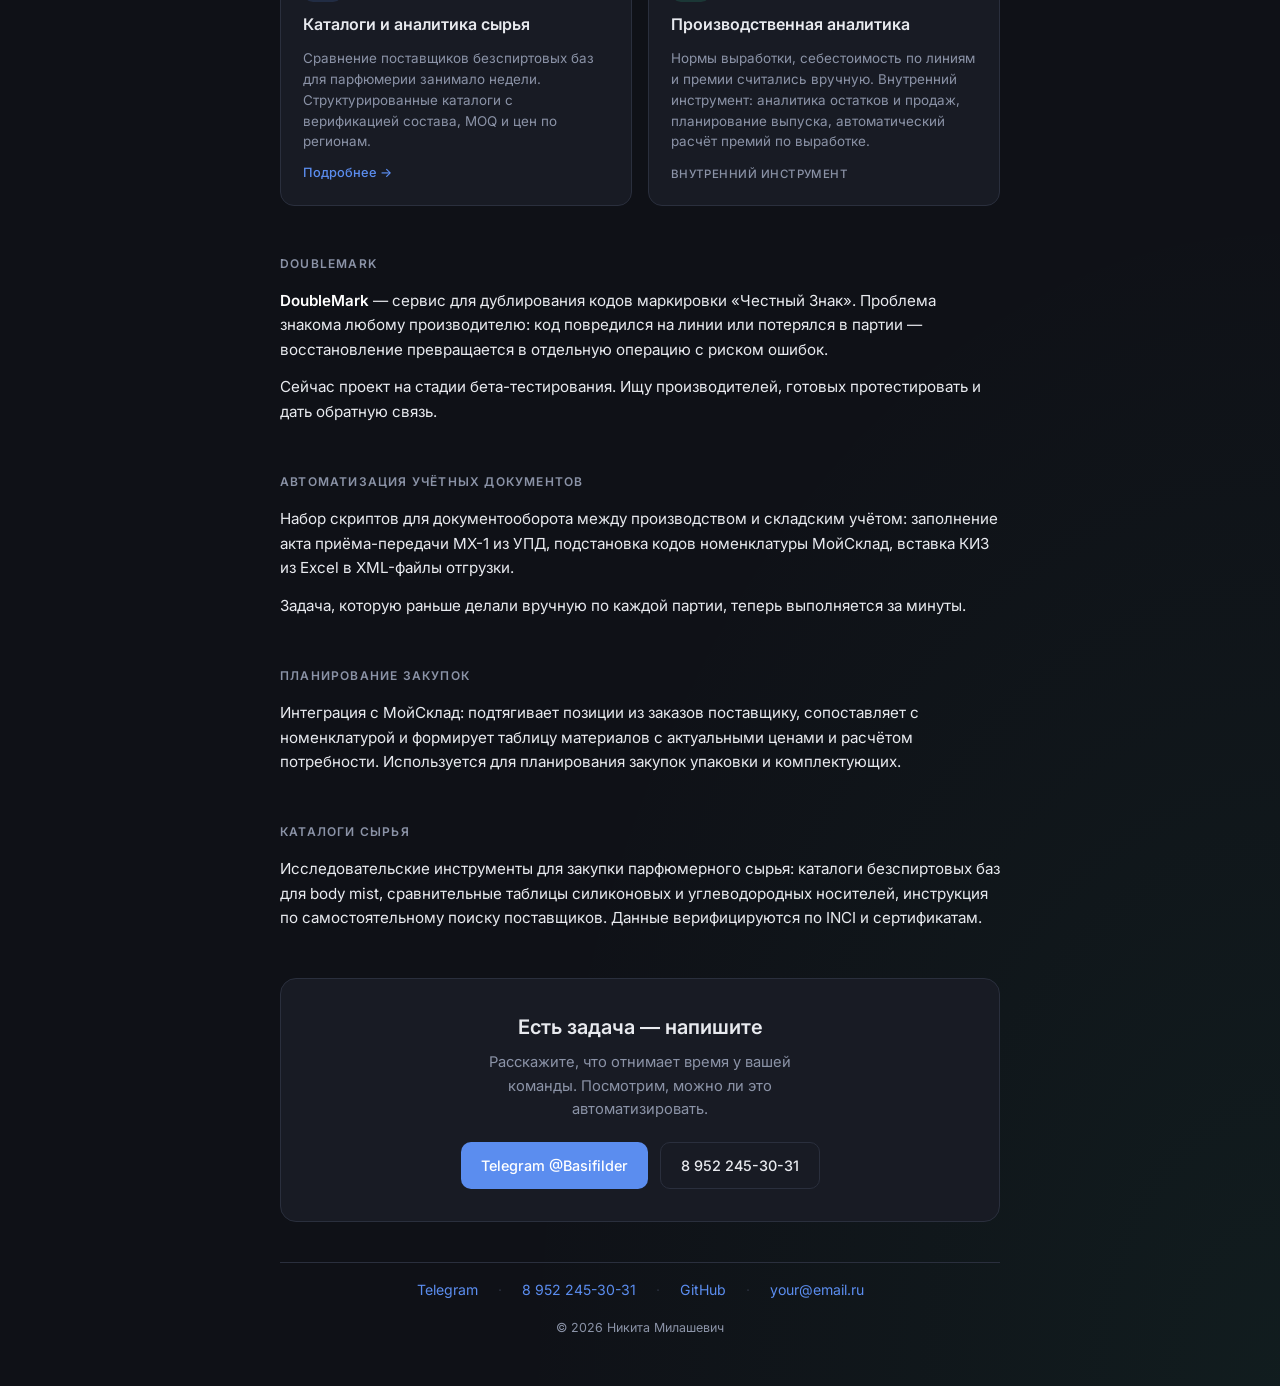
==== commit 207a7a4d: "Tune BurstNetwork promotion and iridescence hit zones. Use smaller per-line radii for layer promotio" ====
--- a/index.html
+++ b/index.html
@@ -491,6 +491,9 @@
         damping: 0.88,
         mouseSmoothing: 0.26,
         nodeRatio: 1.0,
+        promoteHitRadius: 90,
+        iridescenceHitRadius: 54,
+        iridescenceStartMs: 475,
       }).start();
     })();
   </script>
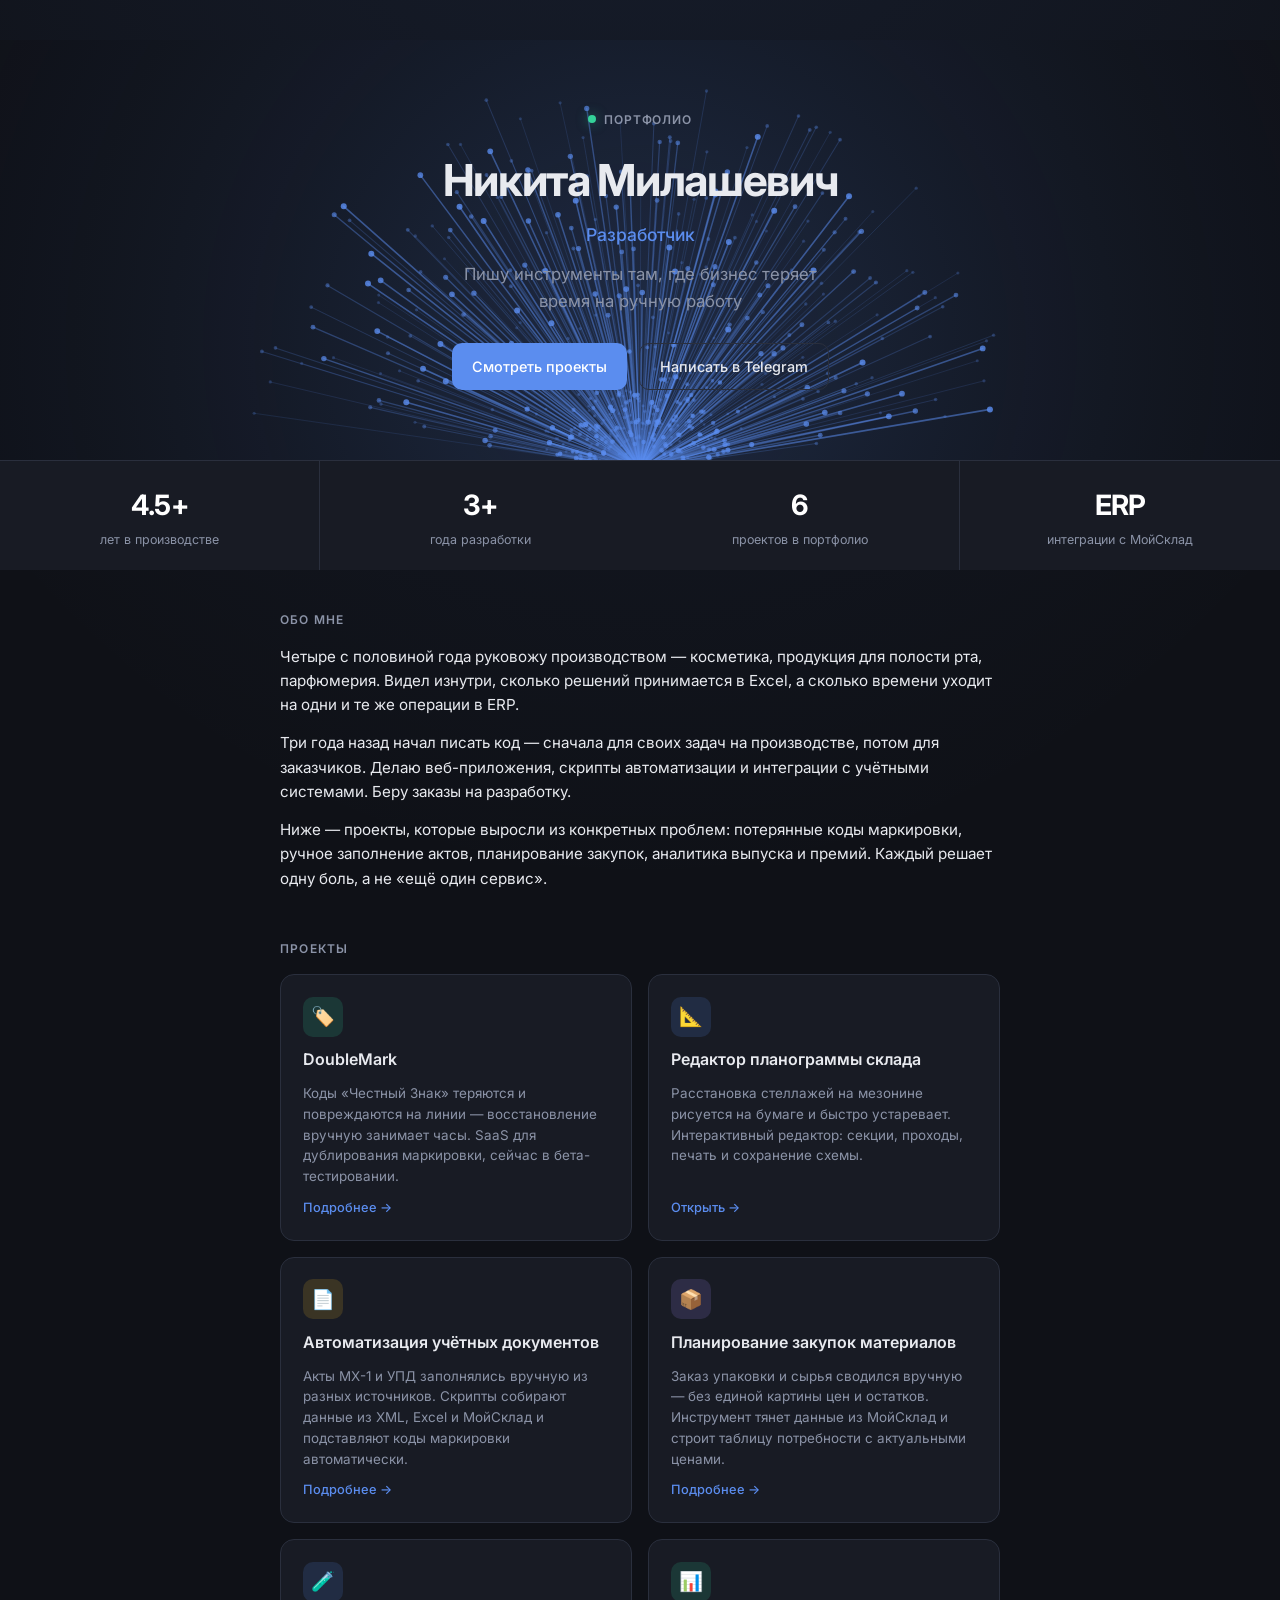
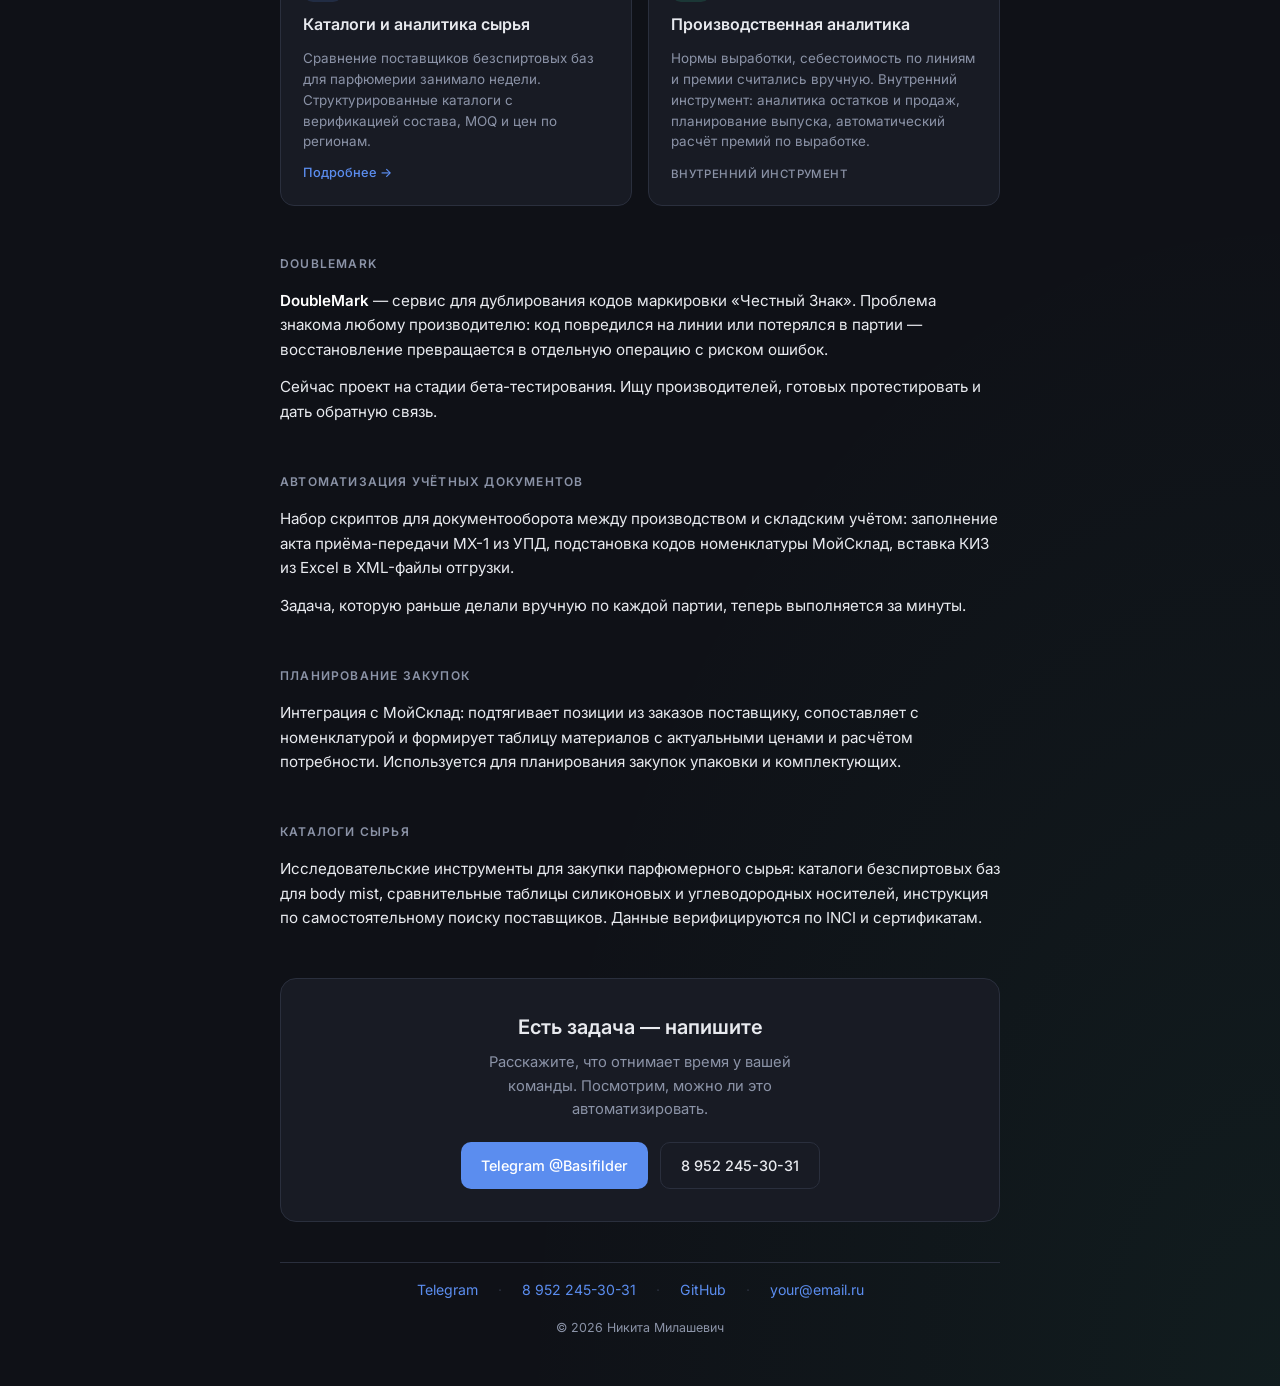
==== commit c080018f: "Enhance BurstNetwork with ambient depth, cluster dots, and physics. Add mid-line nodes and core clus" ====
--- a/index.html
+++ b/index.html
@@ -491,8 +491,8 @@
         damping: 0.88,
         mouseSmoothing: 0.26,
         nodeRatio: 1.0,
-        promoteHitRadius: 90,
-        iridescenceHitRadius: 54,
+        promoteHitRadius: 135,
+        iridescenceHitRadius: 74,
         iridescenceStartMs: 475,
       }).start();
     })();
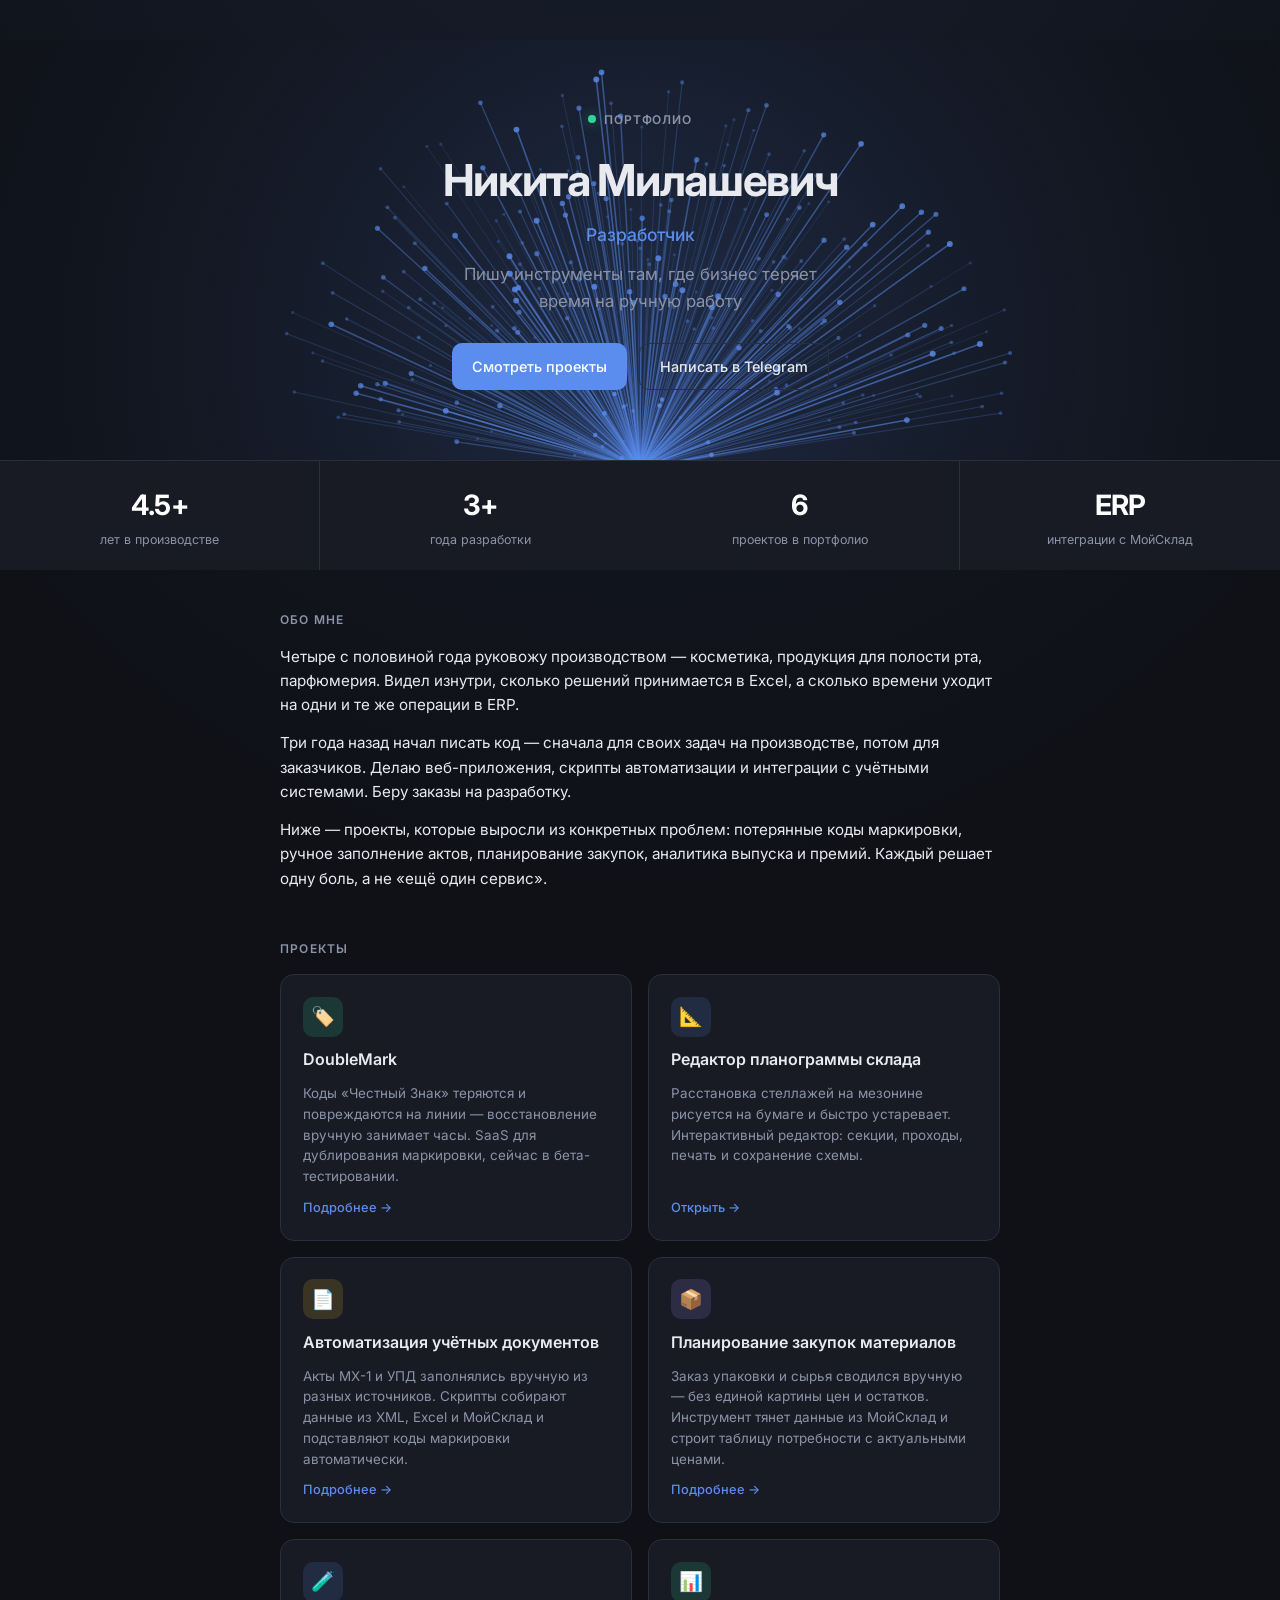
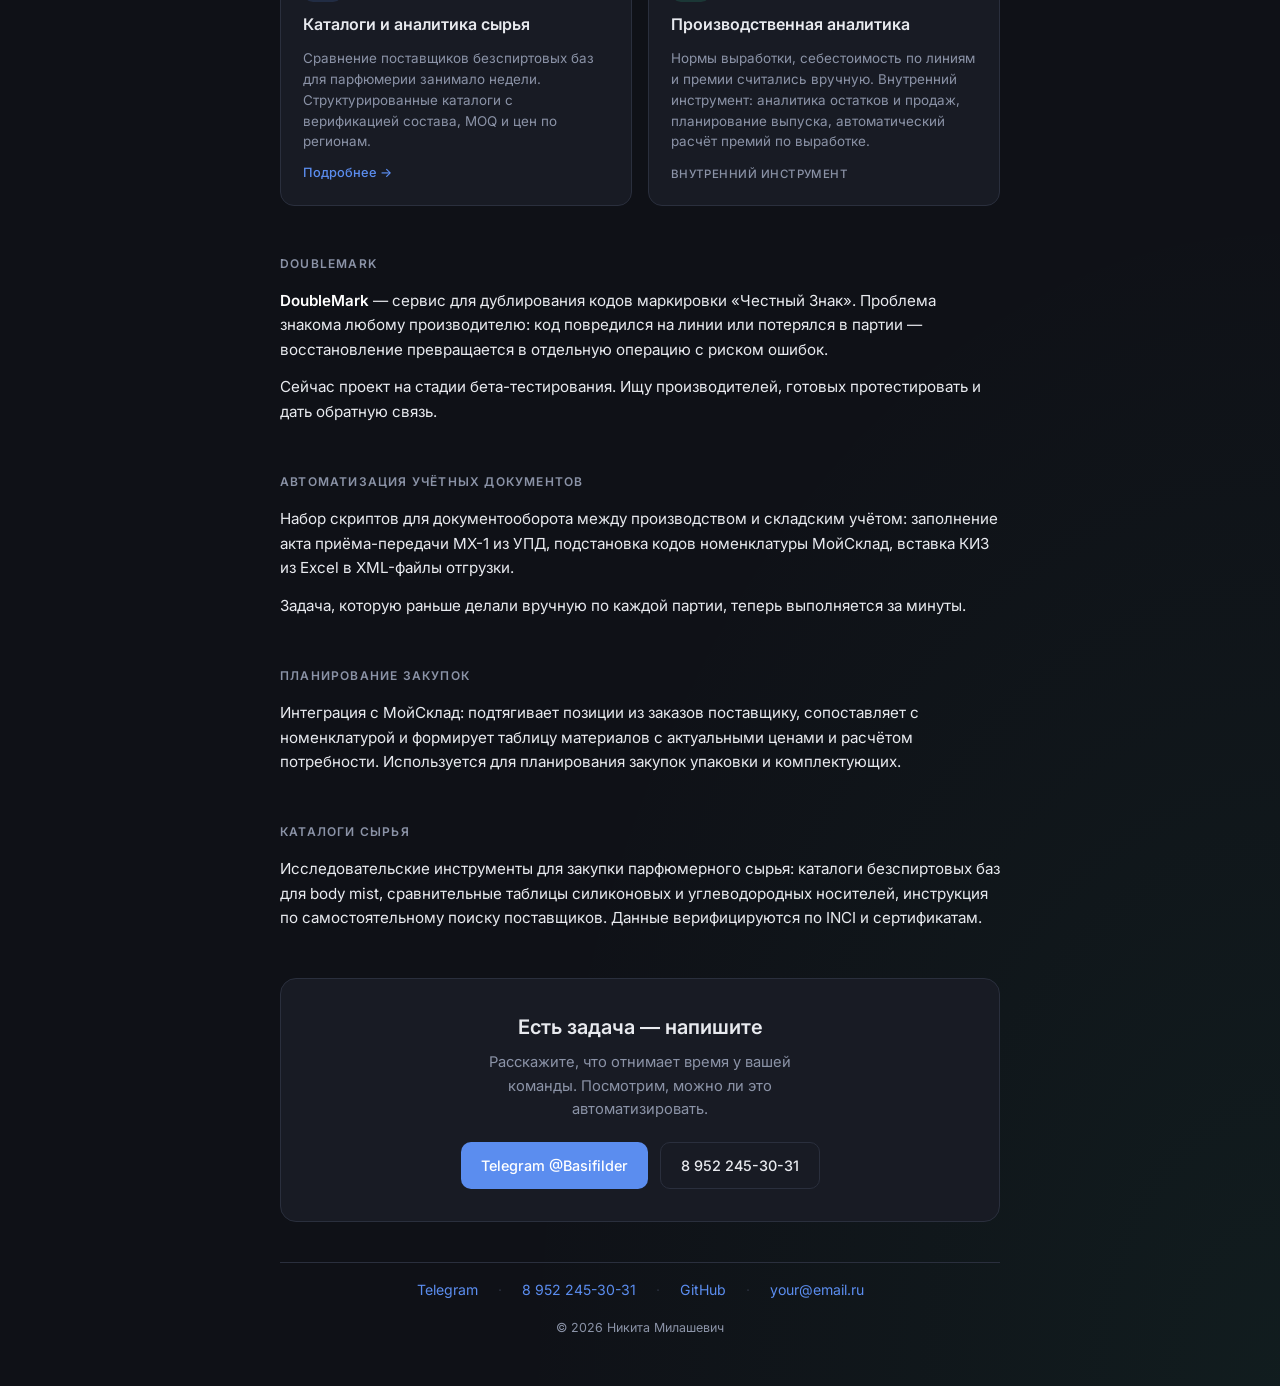
==== commit 13e94ad8: "Track burst pointer on hero stage so buttons stay interactive. Bind pointer events to the stage cont" ====
--- a/index.html
+++ b/index.html
@@ -258,13 +258,14 @@
       position: relative;
       width: 100%;
       height: clamp(280px, 42vw, 420px);
+      touch-action: none;
     }
     .hero-burst__canvas {
       display: block;
       width: 100%;
       height: 100%;
       cursor: default;
-      touch-action: none;
+      pointer-events: none;
     }
     .hero-burst__content {
       position: absolute;
@@ -279,7 +280,8 @@
       pointer-events: none;
       margin-bottom: 0;
     }
-    .hero-burst__content .hero__actions {
+    .hero-burst__content .hero__actions,
+    .hero-burst__content .hero__actions a {
       pointer-events: auto;
     }
     .stats {
@@ -471,9 +473,11 @@
 
     (function initBurst() {
       var canvas = document.getElementById('burst-canvas');
-      if (!canvas || typeof BurstNetwork === 'undefined') return;
+      var stage = canvas && canvas.closest('.hero-burst__stage');
+      if (!canvas || !stage || typeof BurstNetwork === 'undefined') return;
 
       new BurstNetwork(canvas, {
+        interactionTarget: stage,
         lineCount: 240,
         lineWidth: 1.25,
         lineColor: 'rgba(91, 141, 239, 0.48)',
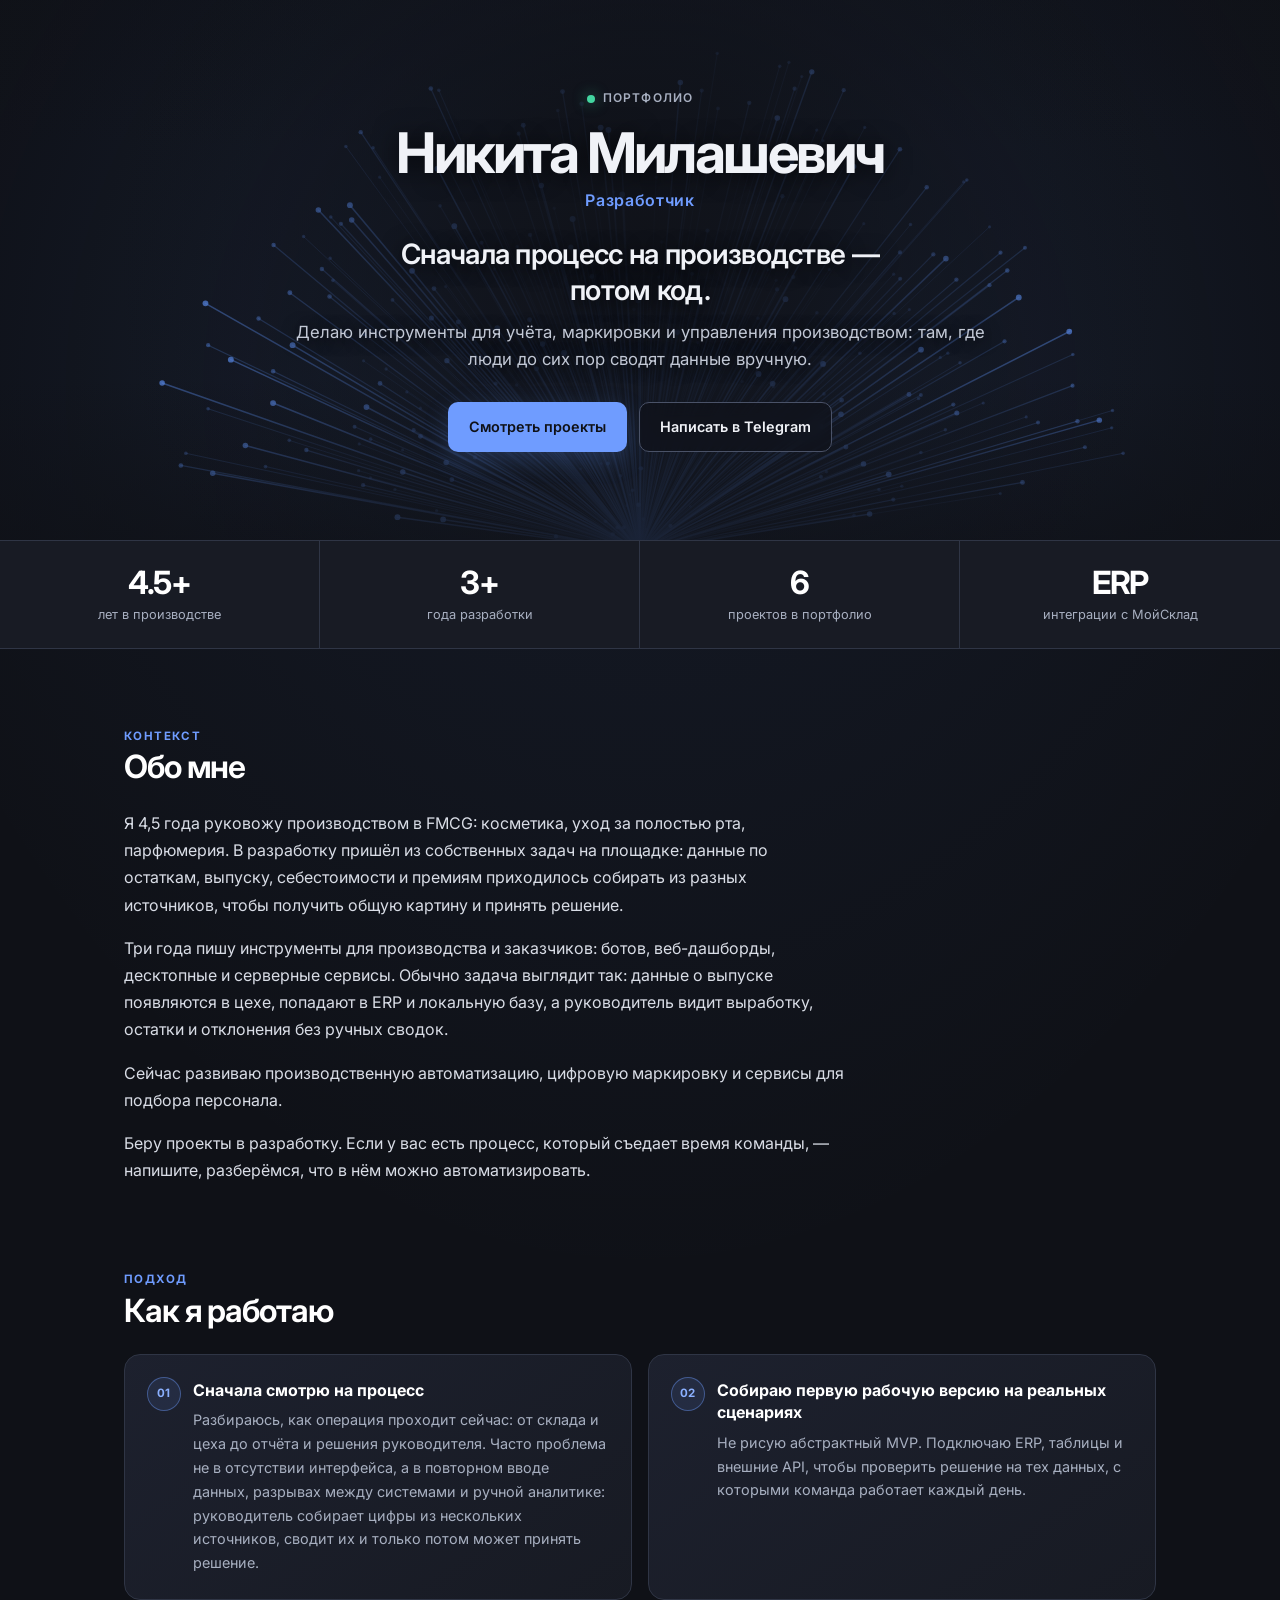
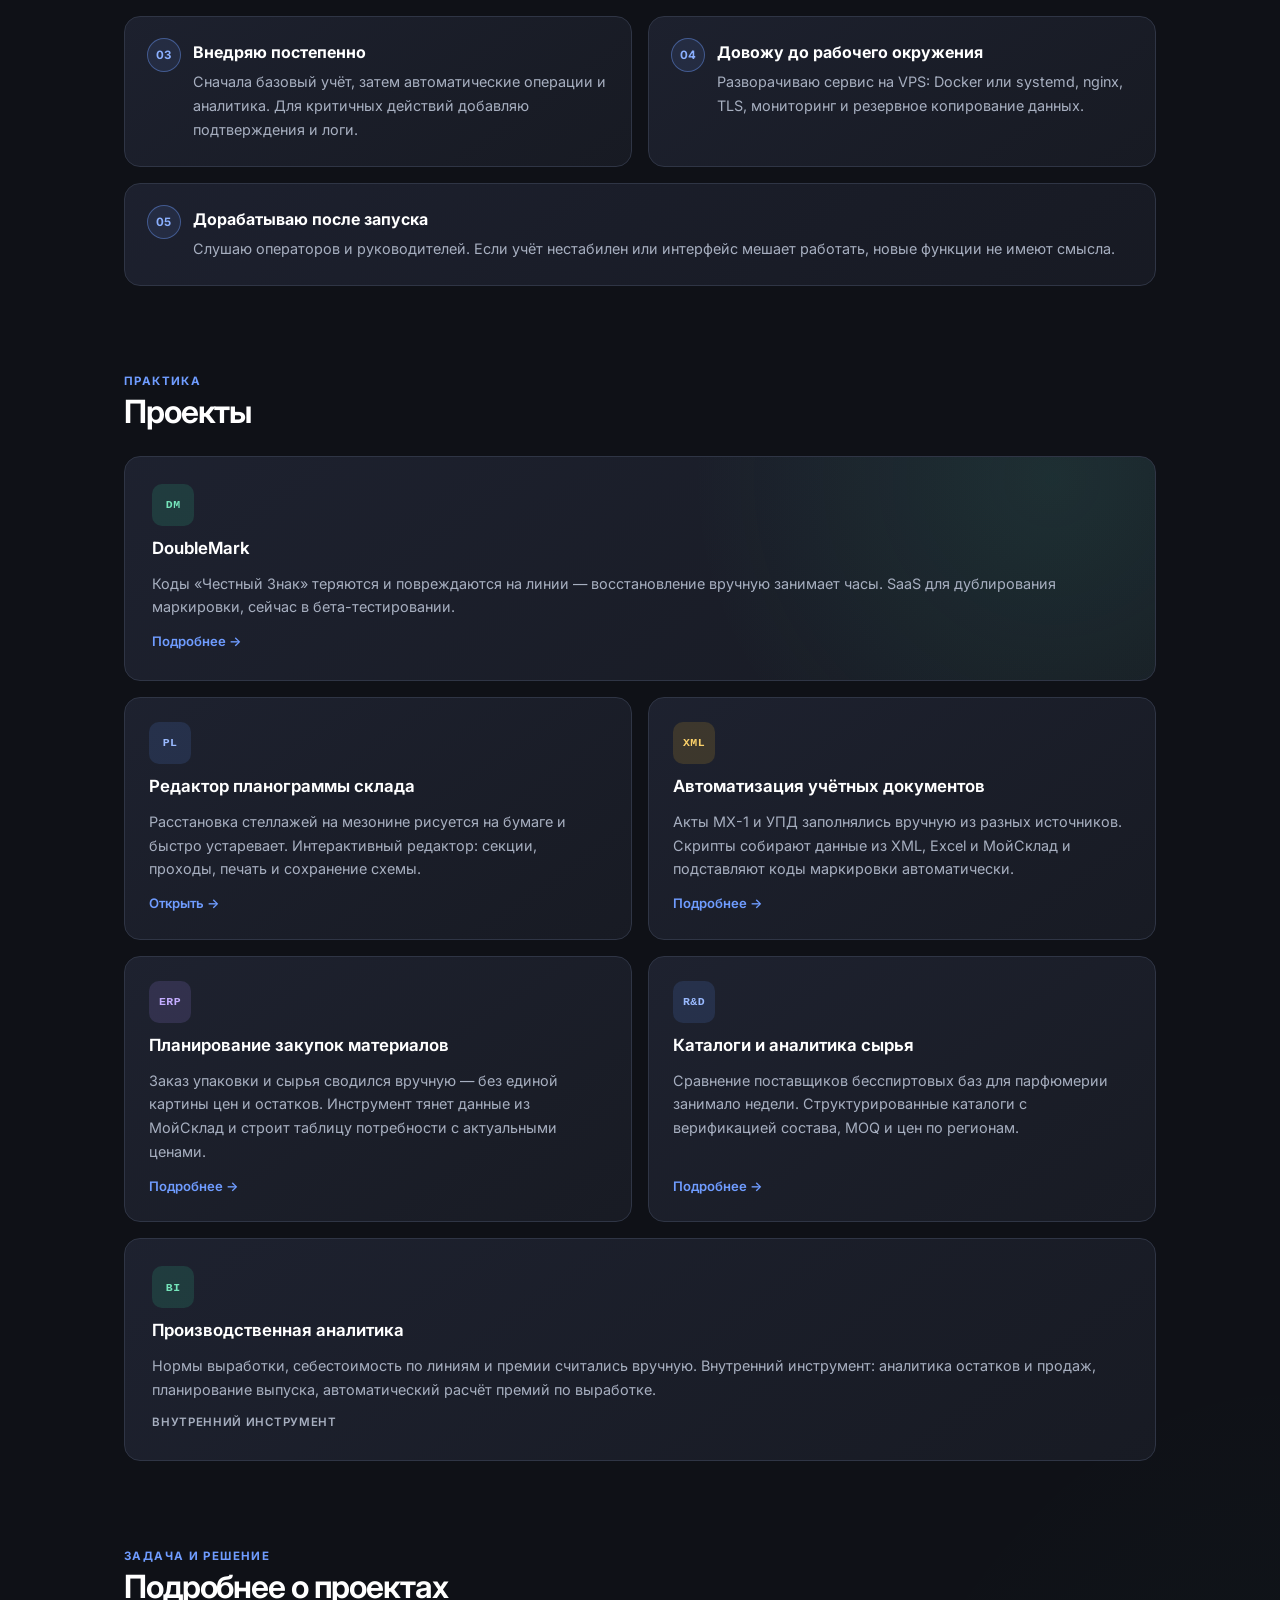
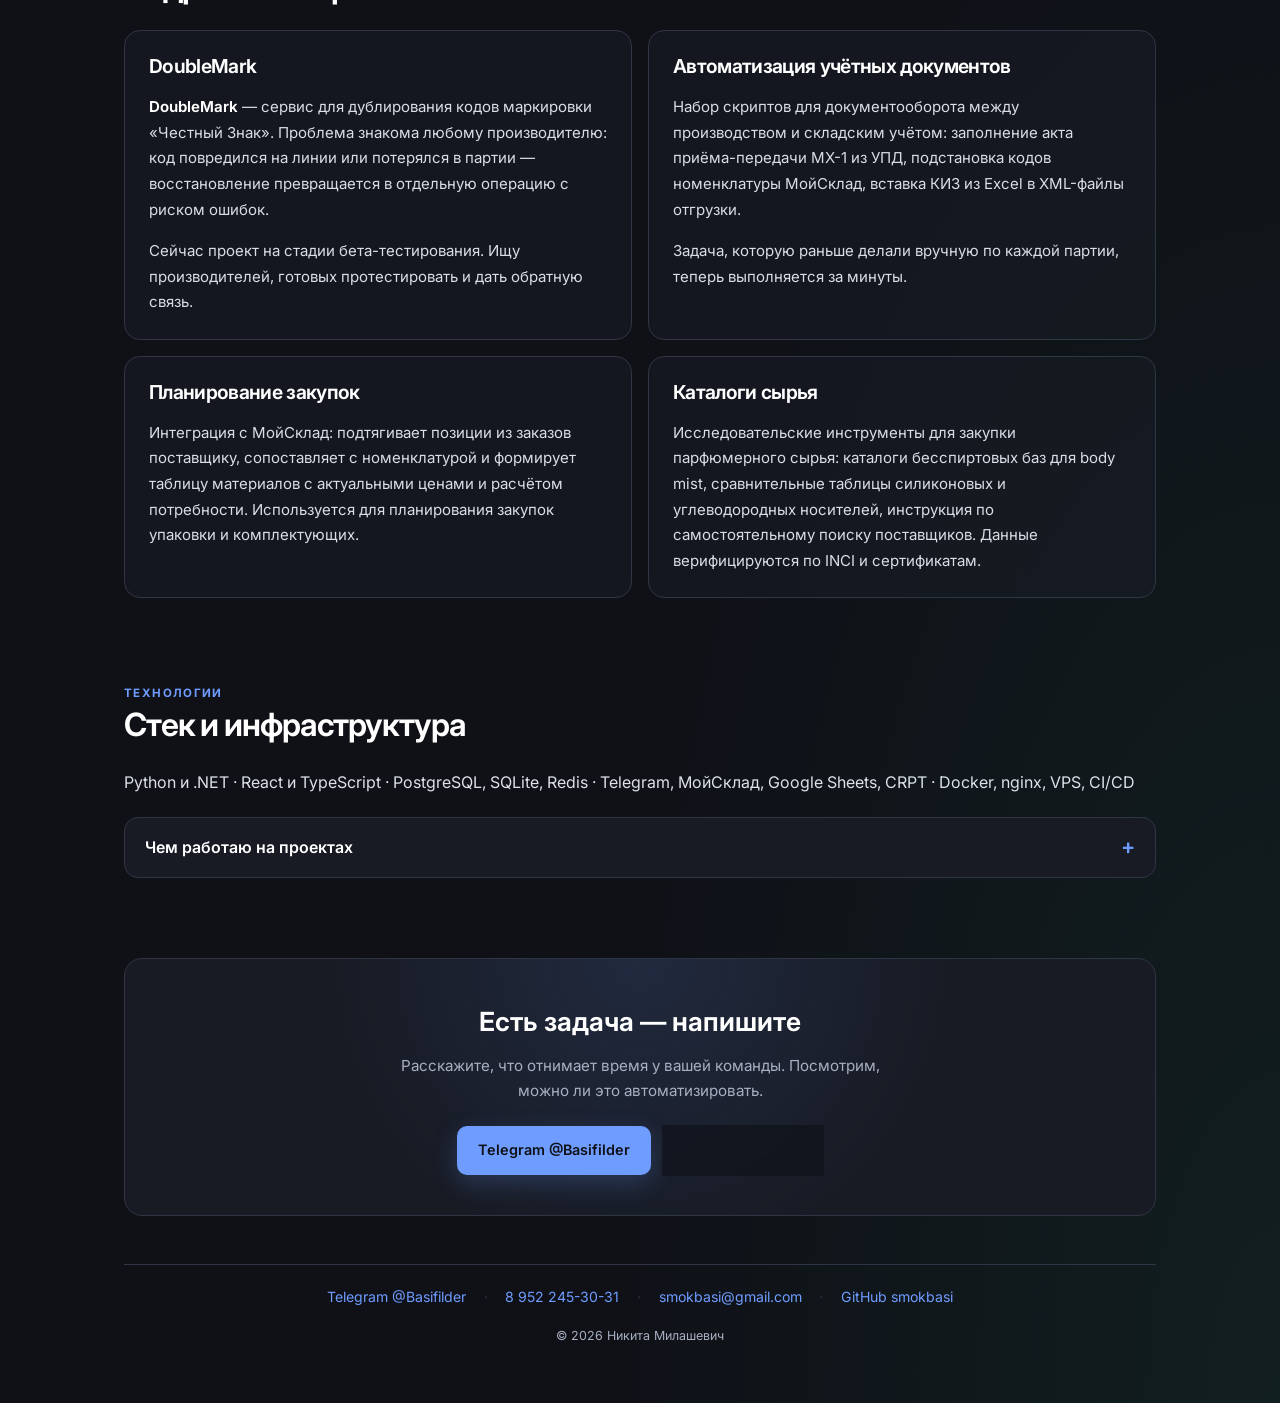
==== commit fc17e927: "Refresh portfolio copy and presentation" ====
--- a/index.html
+++ b/index.html
@@ -3,324 +3,13 @@
 <head>
   <meta charset="UTF-8">
   <meta name="viewport" content="width=device-width, initial-scale=1, viewport-fit=cover">
-  <meta name="description" content="Никита Милашевич — разработчик. Инструменты для производства, ERP и бизнес-автоматизации.">
+  <meta name="description" content="Никита Милашевич — разработчик производственной автоматизации, сервисов для маркировки, учёта и управленческой аналитики.">
   <meta name="theme-color" content="#0f1117">
   <title>Никита Милашевич — Разработчик</title>
   <link rel="preconnect" href="https://fonts.googleapis.com">
   <link rel="preconnect" href="https://fonts.gstatic.com" crossorigin>
   <link href="https://fonts.googleapis.com/css2?family=Inter:wght@400;500;600;700&display=swap" rel="stylesheet">
-  <style>
-    :root {
-      --bg: #0f1117;
-      --surface: #181b24;
-      --surface-2: #1e2230;
-      --border: #2a2f3d;
-      --text: #e8eaef;
-      --muted: #8b93a7;
-      --accent: #5b8def;
-      --accent-hover: #7aa3f5;
-      --green: #34d399;
-    }
-    * { box-sizing: border-box; margin: 0; padding: 0; }
-    html { scroll-behavior: smooth; }
-    body {
-      font-family: "Inter", system-ui, sans-serif;
-      background: var(--bg);
-      color: var(--text);
-      min-height: 100vh;
-      line-height: 1.6;
-      background-image:
-        radial-gradient(ellipse 80% 50% at 50% -20%, rgba(91, 141, 239, 0.12), transparent),
-        radial-gradient(ellipse 60% 40% at 100% 100%, rgba(52, 211, 153, 0.06), transparent);
-    }
-    .wrap {
-      width: 100%;
-      max-width: 760px;
-      margin: 0 auto;
-      padding: 2.5rem 1.25rem 3rem;
-    }
-    .hero {
-      text-align: center;
-      margin-bottom: 3rem;
-    }
-    .hero__badge {
-      display: inline-flex;
-      align-items: center;
-      gap: 0.5rem;
-      font-size: 0.75rem;
-      font-weight: 600;
-      letter-spacing: 0.08em;
-      text-transform: uppercase;
-      color: var(--muted);
-      margin-bottom: 1rem;
-    }
-    .hero__dot {
-      width: 8px;
-      height: 8px;
-      border-radius: 50%;
-      background: var(--green);
-      box-shadow: 0 0 12px rgba(52, 211, 153, 0.5);
-    }
-    .hero__name {
-      font-size: clamp(2rem, 6vw, 2.75rem);
-      font-weight: 700;
-      letter-spacing: -0.03em;
-      margin-bottom: 0.35rem;
-    }
-    .hero__role {
-      font-size: 1.1rem;
-      font-weight: 500;
-      color: var(--accent);
-      margin-bottom: 0.75rem;
-    }
-    .hero__tagline {
-      color: var(--muted);
-      font-size: 1.05rem;
-      max-width: 34ch;
-      margin: 0 auto 1.75rem;
-    }
-    .hero__actions {
-      display: flex;
-      flex-wrap: wrap;
-      gap: 0.75rem;
-      justify-content: center;
-    }
-    .btn {
-      display: inline-flex;
-      align-items: center;
-      justify-content: center;
-      gap: 0.4rem;
-      padding: 0.7rem 1.25rem;
-      border-radius: 10px;
-      font-size: 0.9rem;
-      font-weight: 500;
-      text-decoration: none;
-      border: none;
-      cursor: pointer;
-      transition: background 0.2s, color 0.2s, border-color 0.2s;
-    }
-    .btn--primary {
-      background: var(--accent);
-      color: #fff;
-    }
-    .btn--primary:hover { background: var(--accent-hover); }
-    .btn--ghost {
-      background: transparent;
-      color: var(--text);
-      border: 1px solid var(--border);
-    }
-    .btn--ghost:hover { border-color: var(--accent); color: var(--accent); }
-    .section {
-      margin-bottom: 3rem;
-    }
-    .section__title {
-      font-size: 0.75rem;
-      font-weight: 600;
-      letter-spacing: 0.1em;
-      text-transform: uppercase;
-      color: var(--muted);
-      margin-bottom: 1rem;
-    }
-    .prose {
-      color: var(--text);
-      font-size: 0.95rem;
-    }
-    .prose p + p { margin-top: 0.85rem; }
-    .prose strong { font-weight: 600; color: #fff; }
-    .grid {
-      display: grid;
-      gap: 1rem;
-    }
-    @media (min-width: 580px) {
-      .grid { grid-template-columns: 1fr 1fr; }
-    }
-    .card {
-      display: flex;
-      flex-direction: column;
-      gap: 0.65rem;
-      padding: 1.35rem;
-      background: var(--surface);
-      border: 1px solid var(--border);
-      border-radius: 14px;
-      text-decoration: none;
-      color: inherit;
-      transition: border-color 0.2s, transform 0.2s, box-shadow 0.2s;
-    }
-    a.card:hover {
-      border-color: var(--accent);
-      transform: translateY(-2px);
-      box-shadow: 0 8px 32px rgba(0, 0, 0, 0.35);
-    }
-    .card--static { cursor: default; }
-    .card--static:hover {
-      transform: none;
-      box-shadow: none;
-      border-color: var(--border);
-    }
-    .card__icon {
-      width: 40px;
-      height: 40px;
-      border-radius: 10px;
-      display: flex;
-      align-items: center;
-      justify-content: center;
-      font-size: 1.2rem;
-    }
-    .card__icon--blue { background: rgba(91, 141, 239, 0.15); }
-    .card__icon--green { background: rgba(52, 211, 153, 0.15); }
-    .card__icon--amber { background: rgba(251, 191, 36, 0.15); }
-    .card__icon--violet { background: rgba(167, 139, 250, 0.15); }
-    .card__title {
-      font-size: 1rem;
-      font-weight: 600;
-    }
-    .card__desc {
-      font-size: 0.84rem;
-      color: var(--muted);
-      line-height: 1.55;
-      flex: 1;
-    }
-    .card__link {
-      font-size: 0.8rem;
-      font-weight: 500;
-      color: var(--accent);
-    }
-    a.card:hover .card__link { color: var(--accent-hover); }
-    .card__tag {
-      font-size: 0.72rem;
-      font-weight: 500;
-      color: var(--muted);
-      letter-spacing: 0.04em;
-      text-transform: uppercase;
-    }
-    .cta {
-      text-align: center;
-      padding: 2rem 1.5rem;
-      background: var(--surface);
-      border: 1px solid var(--border);
-      border-radius: 16px;
-      margin-bottom: 2.5rem;
-    }
-    .cta__title {
-      font-size: 1.25rem;
-      font-weight: 600;
-      margin-bottom: 0.5rem;
-    }
-    .cta__text {
-      color: var(--muted);
-      font-size: 0.92rem;
-      margin-bottom: 1.25rem;
-      max-width: 40ch;
-      margin-left: auto;
-      margin-right: auto;
-    }
-    .cta__actions {
-      display: flex;
-      flex-wrap: wrap;
-      gap: 0.75rem;
-      justify-content: center;
-    }
-    .contacts {
-      text-align: center;
-      padding-top: 1rem;
-      border-top: 1px solid var(--border);
-    }
-    .contacts__line {
-      display: flex;
-      flex-wrap: wrap;
-      gap: 0.5rem 1.25rem;
-      justify-content: center;
-      font-size: 0.88rem;
-      margin-bottom: 1rem;
-    }
-    .contacts a {
-      color: var(--accent);
-      text-decoration: none;
-    }
-    .contacts a:hover { color: var(--accent-hover); text-decoration: underline; }
-    .contacts__sep { color: var(--border); }
-    .footer-note {
-      font-size: 0.78rem;
-      color: var(--muted);
-    }
-    .anchor-target { scroll-margin-top: 1.5rem; }
-
-    /* ── Burst hero ── */
-    .hero-burst {
-      position: relative;
-      width: 100vw;
-      margin-left: calc(50% - 50vw);
-      margin-bottom: 2.5rem;
-      overflow: hidden;
-      background: var(--bg);
-    }
-    .hero-burst__stage {
-      position: relative;
-      width: 100%;
-      height: clamp(280px, 42vw, 420px);
-      touch-action: none;
-    }
-    .hero-burst__canvas {
-      display: block;
-      width: 100%;
-      height: 100%;
-      cursor: default;
-      pointer-events: none;
-    }
-    .hero-burst__content {
-      position: absolute;
-      inset: 0;
-      z-index: 1;
-      display: flex;
-      flex-direction: column;
-      align-items: center;
-      justify-content: center;
-      padding: 2rem 1.25rem;
-      text-align: center;
-      pointer-events: none;
-      margin-bottom: 0;
-    }
-    .hero-burst__content .hero__actions,
-    .hero-burst__content .hero__actions a {
-      pointer-events: auto;
-    }
-    .stats {
-      display: grid;
-      grid-template-columns: repeat(2, 1fr);
-      gap: 0;
-      border-top: 1px solid var(--border);
-      background: var(--surface);
-    }
-    @media (min-width: 580px) {
-      .stats { grid-template-columns: repeat(4, 1fr); }
-    }
-    .stats__item {
-      padding: 1.35rem 1rem;
-      text-align: center;
-      border-right: 1px solid var(--border);
-      border-bottom: 1px solid var(--border);
-    }
-    @media (min-width: 580px) {
-      .stats__item { border-bottom: none; }
-    }
-    .stats__item:nth-child(2n) { border-right: none; }
-    @media (min-width: 580px) {
-      .stats__item { border-right: 1px solid var(--border); }
-      .stats__item:last-child { border-right: none; }
-    }
-    .stats__value {
-      font-size: clamp(1.35rem, 3.5vw, 1.75rem);
-      font-weight: 700;
-      letter-spacing: -0.03em;
-      color: #fff;
-      margin-bottom: 0.2rem;
-    }
-    .stats__label {
-      font-size: 0.78rem;
-      color: var(--muted);
-      line-height: 1.4;
-    }
-  </style>
+  <link rel="stylesheet" href="/css/portfolio.css">
 </head>
 <body>
   <div class="wrap">
@@ -328,14 +17,15 @@
       <div class="hero-burst__stage">
         <canvas class="hero-burst__canvas" id="burst-canvas" aria-hidden="true"></canvas>
         <header class="hero hero-burst__content">
-        <div class="hero__badge"><span class="hero__dot" aria-hidden="true"></span> Портфолио</div>
-        <h1 class="hero__name">Никита Милашевич</h1>
-        <p class="hero__role">Разработчик</p>
-        <p class="hero__tagline">Пишу инструменты там, где бизнес теряет время на ручную работу</p>
-        <div class="hero__actions">
-          <a class="btn btn--primary" href="#projects">Смотреть проекты</a>
-          <a class="btn btn--ghost" href="https://t.me/Basifilder" target="_blank" rel="noopener noreferrer">Написать в Telegram</a>
-        </div>
+          <div class="hero__badge"><span class="hero__dot" aria-hidden="true"></span> Портфолио</div>
+          <h1 class="hero__name">Никита Милашевич</h1>
+          <p class="hero__role">Разработчик</p>
+          <p class="hero__lead">Сначала процесс на производстве — потом код.</p>
+          <p class="hero__tagline">Делаю инструменты для учёта, маркировки и управления производством: там, где люди до сих пор сводят данные вручную.</p>
+          <div class="hero__actions">
+            <a class="btn btn--primary" href="#projects">Смотреть проекты</a>
+            <a class="btn btn--ghost" href="https://t.me/Basifilder" target="_blank" rel="noopener noreferrer">Написать в Telegram</a>
+          </div>
         </header>
       </div>
       <div class="stats" aria-label="Ключевые показатели">
@@ -358,110 +48,207 @@
       </div>
     </section>
 
-    <section class="section" id="about">
-      <h2 class="section__title">Обо мне</h2>
-      <div class="prose">
-        <p>Четыре с половиной года руковожу производством — косметика, продукция для полости рта, парфюмерия. Видел изнутри, сколько решений принимается в Excel, а сколько времени уходит на одни и те же операции в ERP.</p>
-        <p>Три года назад начал писать код — сначала для своих задач на производстве, потом для заказчиков. Делаю веб-приложения, скрипты автоматизации и интеграции с учётными системами. Беру заказы на разработку.</p>
-        <p>Ниже — проекты, которые выросли из конкретных проблем: потерянные коды маркировки, ручное заполнение актов, планирование закупок, аналитика выпуска и премий. Каждый решает одну боль, а не «ещё один сервис».</p>
-      </div>
-    </section>
-
-    <section class="section anchor-target" id="projects">
-      <h2 class="section__title">Проекты</h2>
-      <div class="grid">
-        <a class="card" href="#doublemark">
-          <div class="card__icon card__icon--green" aria-hidden="true">🏷️</div>
-          <div class="card__title">DoubleMark</div>
-          <p class="card__desc">Коды «Честный Знак» теряются и повреждаются на линии — восстановление вручную занимает часы. SaaS для дублирования маркировки, сейчас в бета-тестировании.</p>
-          <span class="card__link">Подробнее →</span>
-        </a>
-
-        <a class="card" href="/tools/planogram">
-          <div class="card__icon card__icon--blue" aria-hidden="true">📐</div>
-          <div class="card__title">Редактор планограммы склада</div>
-          <p class="card__desc">Расстановка стеллажей на мезонине рисуется на бумаге и быстро устаревает. Интерактивный редактор: секции, проходы, печать и сохранение схемы.</p>
-          <span class="card__link">Открыть →</span>
-        </a>
-
-        <a class="card" href="#docs-automation">
-          <div class="card__icon card__icon--amber" aria-hidden="true">📄</div>
-          <div class="card__title">Автоматизация учётных документов</div>
-          <p class="card__desc">Акты МХ-1 и УПД заполнялись вручную из разных источников. Скрипты собирают данные из XML, Excel и МойСклад и подставляют коды маркировки автоматически.</p>
-          <span class="card__link">Подробнее →</span>
-        </a>
-
-        <a class="card" href="#procurement">
-          <div class="card__icon card__icon--violet" aria-hidden="true">📦</div>
-          <div class="card__title">Планирование закупок материалов</div>
-          <p class="card__desc">Заказ упаковки и сырья сводился вручную — без единой картины цен и остатков. Инструмент тянет данные из МойСклад и строит таблицу потребности с актуальными ценами.</p>
-          <span class="card__link">Подробнее →</span>
-        </a>
-
-        <a class="card" href="#raw-materials">
-          <div class="card__icon card__icon--blue" aria-hidden="true">🧪</div>
-          <div class="card__title">Каталоги и аналитика сырья</div>
-          <p class="card__desc">Сравнение поставщиков безспиртовых баз для парфюмерии занимало недели. Структурированные каталоги с верификацией состава, MOQ и цен по регионам.</p>
-          <span class="card__link">Подробнее →</span>
-        </a>
-
-        <div class="card card--static" id="production-analytics">
-          <div class="card__icon card__icon--green" aria-hidden="true">📊</div>
-          <div class="card__title">Производственная аналитика</div>
-          <p class="card__desc">Нормы выработки, себестоимость по линиям и премии считались вручную. Внутренний инструмент: аналитика остатков и продаж, планирование выпуска, автоматический расчёт премий по выработке.</p>
-          <span class="card__tag">Внутренний инструмент</span>
-        </div>
-      </div>
-    </section>
-
-    <section class="section anchor-target" id="doublemark">
-      <h2 class="section__title">DoubleMark</h2>
-      <div class="prose">
-        <p><strong>DoubleMark</strong> — сервис для дублирования кодов маркировки «Честный Знак». Проблема знакома любому производителю: код повредился на линии или потерялся в партии — восстановление превращается в отдельную операцию с риском ошибок.</p>
-        <p>Сейчас проект на стадии бета-тестирования. Ищу производителей, готовых протестировать и дать обратную связь.</p>
-      </div>
-    </section>
-
-    <section class="section anchor-target" id="docs-automation">
-      <h2 class="section__title">Автоматизация учётных документов</h2>
-      <div class="prose">
-        <p>Набор скриптов для документооборота между производством и складским учётом: заполнение акта приёма-передачи МХ-1 из УПД, подстановка кодов номенклатуры МойСклад, вставка КИЗ из Excel в XML-файлы отгрузки.</p>
-        <p>Задача, которую раньше делали вручную по каждой партии, теперь выполняется за минуты.</p>
-      </div>
-    </section>
-
-    <section class="section anchor-target" id="procurement">
-      <h2 class="section__title">Планирование закупок</h2>
-      <div class="prose">
-        <p>Интеграция с МойСклад: подтягивает позиции из заказов поставщику, сопоставляет с номенклатурой и формирует таблицу материалов с актуальными ценами и расчётом потребности. Используется для планирования закупок упаковки и комплектующих.</p>
-      </div>
-    </section>
-
-    <section class="section anchor-target" id="raw-materials">
-      <h2 class="section__title">Каталоги сырья</h2>
-      <div class="prose">
-        <p>Исследовательские инструменты для закупки парфюмерного сырья: каталоги безспиртовых баз для body mist, сравнительные таблицы силиконовых и углеводородных носителей, инструкция по самостоятельному поиску поставщиков. Данные верифицируются по INCI и сертификатам.</p>
-      </div>
-    </section>
-
-    <section class="cta" id="contact">
-      <h2 class="cta__title">Есть задача — напишите</h2>
-      <p class="cta__text">Расскажите, что отнимает время у вашей команды. Посмотрим, можно ли это автоматизировать.</p>
-      <div class="cta__actions">
-        <a class="btn btn--primary" href="https://t.me/Basifilder" target="_blank" rel="noopener noreferrer">Telegram @Basifilder</a>
-        <a class="btn btn--ghost" href="tel:+79522453031">8 952 245-30-31</a>
-      </div>
-    </section>
+    <main>
+      <section class="section" id="about">
+        <div class="section__heading">
+          <div>
+            <span class="section__eyebrow">Контекст</span>
+            <h2 class="section__title">Обо мне</h2>
+          </div>
+        </div>
+        <div class="prose">
+          <p>Я 4,5 года руковожу производством в FMCG: косметика, уход за полостью рта, парфюмерия. В разработку пришёл из собственных задач на площадке: данные по остаткам, выпуску, себестоимости и премиям приходилось собирать из разных источников, чтобы получить общую картину и принять решение.</p>
+          <p>Три года пишу инструменты для производства и заказчиков: ботов, веб-дашборды, десктопные и серверные сервисы. Обычно задача выглядит так: данные о выпуске появляются в цехе, попадают в ERP и локальную базу, а руководитель видит выработку, остатки и отклонения без ручных сводок.</p>
+          <p>Сейчас развиваю производственную автоматизацию, цифровую маркировку и сервисы для подбора персонала.</p>
+          <p>Беру проекты в разработку. Если у вас есть процесс, который съедает время команды, — напишите, разберёмся, что в нём можно автоматизировать.</p>
+        </div>
+      </section>
+
+      <section class="section anchor-target" id="workflow">
+        <div class="section__heading">
+          <div>
+            <span class="section__eyebrow">Подход</span>
+            <h2 class="section__title">Как я работаю</h2>
+          </div>
+        </div>
+        <ol class="workflow-grid">
+          <li class="workflow-card">
+            <h3>Сначала смотрю на процесс</h3>
+            <p>Разбираюсь, как операция проходит сейчас: от склада и цеха до отчёта и решения руководителя. Часто проблема не в отсутствии интерфейса, а в повторном вводе данных, разрывах между системами и ручной аналитике: руководитель собирает цифры из нескольких источников, сводит их и только потом может принять решение.</p>
+          </li>
+          <li class="workflow-card">
+            <h3>Собираю первую рабочую версию на реальных сценариях</h3>
+            <p>Не рисую абстрактный MVP. Подключаю ERP, таблицы и внешние API, чтобы проверить решение на тех данных, с которыми команда работает каждый день.</p>
+          </li>
+          <li class="workflow-card">
+            <h3>Внедряю постепенно</h3>
+            <p>Сначала базовый учёт, затем автоматические операции и аналитика. Для критичных действий добавляю подтверждения и логи.</p>
+          </li>
+          <li class="workflow-card">
+            <h3>Довожу до рабочего окружения</h3>
+            <p>Разворачиваю сервис на VPS: Docker или systemd, nginx, TLS, мониторинг и резервное копирование данных.</p>
+          </li>
+          <li class="workflow-card">
+            <h3>Дорабатываю после запуска</h3>
+            <p>Слушаю операторов и руководителей. Если учёт нестабилен или интерфейс мешает работать, новые функции не имеют смысла.</p>
+          </li>
+        </ol>
+      </section>
+
+      <section class="section anchor-target" id="projects">
+        <div class="section__heading">
+          <div>
+            <span class="section__eyebrow">Практика</span>
+            <h2 class="section__title">Проекты</h2>
+          </div>
+        </div>
+        <div class="grid">
+          <a class="card card--featured" href="#doublemark">
+            <div class="card__icon card__icon--green" aria-hidden="true">DM</div>
+            <div class="card__title">DoubleMark</div>
+            <p class="card__desc">Коды «Честный Знак» теряются и повреждаются на линии — восстановление вручную занимает часы. SaaS для дублирования маркировки, сейчас в бета-тестировании.</p>
+            <span class="card__link">Подробнее →</span>
+          </a>
+
+          <a class="card" href="/tools/planogram">
+            <div class="card__icon card__icon--blue" aria-hidden="true">PL</div>
+            <div class="card__title">Редактор планограммы склада</div>
+            <p class="card__desc">Расстановка стеллажей на мезонине рисуется на бумаге и быстро устаревает. Интерактивный редактор: секции, проходы, печать и сохранение схемы.</p>
+            <span class="card__link">Открыть →</span>
+          </a>
+
+          <a class="card" href="#docs-automation">
+            <div class="card__icon card__icon--amber" aria-hidden="true">XML</div>
+            <div class="card__title">Автоматизация учётных документов</div>
+            <p class="card__desc">Акты МХ-1 и УПД заполнялись вручную из разных источников. Скрипты собирают данные из XML, Excel и МойСклад и подставляют коды маркировки автоматически.</p>
+            <span class="card__link">Подробнее →</span>
+          </a>
+
+          <a class="card" href="#procurement">
+            <div class="card__icon card__icon--violet" aria-hidden="true">ERP</div>
+            <div class="card__title">Планирование закупок материалов</div>
+            <p class="card__desc">Заказ упаковки и сырья сводился вручную — без единой картины цен и остатков. Инструмент тянет данные из МойСклад и строит таблицу потребности с актуальными ценами.</p>
+            <span class="card__link">Подробнее →</span>
+          </a>
+
+          <a class="card" href="#raw-materials">
+            <div class="card__icon card__icon--blue" aria-hidden="true">R&amp;D</div>
+            <div class="card__title">Каталоги и аналитика сырья</div>
+            <p class="card__desc">Сравнение поставщиков бесспиртовых баз для парфюмерии занимало недели. Структурированные каталоги с верификацией состава, MOQ и цен по регионам.</p>
+            <span class="card__link">Подробнее →</span>
+          </a>
+
+          <div class="card card--static" id="production-analytics">
+            <div class="card__icon card__icon--green" aria-hidden="true">BI</div>
+            <div class="card__title">Производственная аналитика</div>
+            <p class="card__desc">Нормы выработки, себестоимость по линиям и премии считались вручную. Внутренний инструмент: аналитика остатков и продаж, планирование выпуска, автоматический расчёт премий по выработке.</p>
+            <span class="card__tag">Внутренний инструмент</span>
+          </div>
+        </div>
+      </section>
+
+      <section class="section" aria-labelledby="details-title">
+        <div class="section__heading">
+          <div>
+            <span class="section__eyebrow">Задача и решение</span>
+            <h2 class="section__title" id="details-title">Подробнее о проектах</h2>
+          </div>
+        </div>
+        <div class="details-grid">
+          <section class="project-detail anchor-target" id="doublemark">
+            <h3 class="section__title">DoubleMark</h3>
+            <div class="prose">
+              <p><strong>DoubleMark</strong> — сервис для дублирования кодов маркировки «Честный Знак». Проблема знакома любому производителю: код повредился на линии или потерялся в партии — восстановление превращается в отдельную операцию с риском ошибок.</p>
+              <p>Сейчас проект на стадии бета-тестирования. Ищу производителей, готовых протестировать и дать обратную связь.</p>
+            </div>
+          </section>
+
+          <section class="project-detail anchor-target" id="docs-automation">
+            <h3 class="section__title">Автоматизация учётных документов</h3>
+            <div class="prose">
+              <p>Набор скриптов для документооборота между производством и складским учётом: заполнение акта приёма-передачи МХ-1 из УПД, подстановка кодов номенклатуры МойСклад, вставка КИЗ из Excel в XML-файлы отгрузки.</p>
+              <p>Задача, которую раньше делали вручную по каждой партии, теперь выполняется за минуты.</p>
+            </div>
+          </section>
+
+          <section class="project-detail anchor-target" id="procurement">
+            <h3 class="section__title">Планирование закупок</h3>
+            <div class="prose">
+              <p>Интеграция с МойСклад: подтягивает позиции из заказов поставщику, сопоставляет с номенклатурой и формирует таблицу материалов с актуальными ценами и расчётом потребности. Используется для планирования закупок упаковки и комплектующих.</p>
+            </div>
+          </section>
+
+          <section class="project-detail anchor-target" id="raw-materials">
+            <h3 class="section__title">Каталоги сырья</h3>
+            <div class="prose">
+              <p>Исследовательские инструменты для закупки парфюмерного сырья: каталоги бесспиртовых баз для body mist, сравнительные таблицы силиконовых и углеводородных носителей, инструкция по самостоятельному поиску поставщиков. Данные верифицируются по INCI и сертификатам.</p>
+            </div>
+          </section>
+        </div>
+      </section>
+
+      <section class="section anchor-target" id="stack">
+        <div class="section__heading">
+          <div>
+            <span class="section__eyebrow">Технологии</span>
+            <h2 class="section__title">Стек и инфраструктура</h2>
+          </div>
+        </div>
+        <p class="stack__summary">Python и .NET · React и TypeScript · PostgreSQL, SQLite, Redis · Telegram, МойСклад, Google Sheets, CRPT · Docker, nginx, VPS, CI/CD</p>
+        <details class="stack-details">
+          <summary>Чем работаю на проектах</summary>
+          <dl class="stack-details__body">
+            <div class="stack-group">
+              <dt>Языки</dt>
+              <dd>Python 3.11–3.12 · C# / .NET 8</dd>
+            </div>
+            <div class="stack-group">
+              <dt>Backend и боты</dt>
+              <dd>aiogram 3 · aiohttp · FastAPI · APScheduler · SQLAlchemy 2 (async) · Alembic · ARQ · Pydantic · ASP.NET Core 8 · EF Core 8 · Telegram.Bot</dd>
+            </div>
+            <div class="stack-group">
+              <dt>Frontend и десктоп</dt>
+              <dd>React 19 · Vite · TypeScript · Blazor (Razor Components) · WPF · ZXing.Net</dd>
+            </div>
+            <div class="stack-group">
+              <dt>Базы данных</dt>
+              <dd>SQLite · PostgreSQL 16 · Redis 7</dd>
+            </div>
+            <div class="stack-group">
+              <dt>Инфраструктура</dt>
+              <dd>VPS (Ubuntu) · systemd · Docker Compose · nginx · TLS · health-check · резервное копирование данных</dd>
+            </div>
+            <div class="stack-group">
+              <dt>Интеграции</dt>
+              <dd>Telegram Bot API · МойСклад API · Google Sheets API · API Национального каталога (CRPT / GIS MT) · REST API</dd>
+            </div>
+            <div class="stack-group">
+              <dt>Качество и поставка</dt>
+              <dd>pytest · xunit · GitHub Actions · git · поэтапный деплой</dd>
+            </div>
+          </dl>
+        </details>
+      </section>
+
+      <section class="cta" id="contact">
+        <h2 class="cta__title">Есть задача — напишите</h2>
+        <p class="cta__text">Расскажите, что отнимает время у вашей команды. Посмотрим, можно ли это автоматизировать.</p>
+        <div class="cta__actions">
+          <a class="btn btn--primary" href="https://t.me/Basifilder" target="_blank" rel="noopener noreferrer">Telegram @Basifilder</a>
+          <a class="btn btn--ghost" href="tel:+79522453031">8 952 245-30-31</a>
+        </div>
+      </section>
+    </main>
 
     <footer class="contacts">
       <div class="contacts__line">
-        <a href="https://t.me/Basifilder" target="_blank" rel="noopener noreferrer">Telegram</a>
+        <a href="https://t.me/Basifilder" target="_blank" rel="noopener noreferrer">Telegram @Basifilder</a>
         <span class="contacts__sep" aria-hidden="true">·</span>
         <a href="tel:+79522453031">8 952 245-30-31</a>
         <span class="contacts__sep" aria-hidden="true">·</span>
-        <a href="https://github.com/smokbasi" target="_blank" rel="noopener noreferrer">GitHub</a>
+        <a href="mailto:smokbasi@gmail.com">smokbasi@gmail.com</a>
         <span class="contacts__sep" aria-hidden="true">·</span>
-        <a href="mailto:your@email.ru">your@email.ru</a>
+        <a href="https://github.com/smokbasi" target="_blank" rel="noopener noreferrer">GitHub smokbasi</a>
       </div>
       <p class="footer-note">© <span id="year"></span> Никита Милашевич</p>
     </footer>
--- a/css/portfolio.css
+++ b/css/portfolio.css
@@ -0,0 +1,436 @@
+:root {
+  --bg: #0f1117;
+  --surface: #181b24;
+  --surface-2: #1e2230;
+  --border: #2f3545;
+  --text: #f0f2f7;
+  --muted: #a7afc0;
+  --accent: #6f9cff;
+  --accent-hover: #8bb0ff;
+  --green: #43d6a0;
+}
+
+* { box-sizing: border-box; margin: 0; padding: 0; }
+html { scroll-behavior: smooth; }
+body {
+  min-height: 100vh;
+  background:
+    radial-gradient(ellipse 80% 44% at 50% -16%, rgba(91, 141, 239, 0.14), transparent),
+    radial-gradient(ellipse 52% 36% at 100% 100%, rgba(52, 211, 153, 0.07), transparent),
+    var(--bg);
+  color: var(--text);
+  font: 16px/1.7 "Inter", system-ui, sans-serif;
+}
+a { color: inherit; }
+
+.wrap {
+  width: 100%;
+  max-width: 1080px;
+  margin: 0 auto;
+  padding: 0 1.5rem 3.5rem;
+}
+
+.hero, .hero-burst { text-align: center; }
+.hero-burst {
+  position: relative;
+  width: 100vw;
+  margin: 0 0 4.5rem calc(50% - 50vw);
+  overflow: hidden;
+  background: var(--bg);
+  border-bottom: 1px solid var(--border);
+}
+.hero-burst__stage {
+  position: relative;
+  width: 100%;
+  height: clamp(500px, 48vw, 540px);
+  touch-action: pan-y;
+}
+.hero-burst__stage::after {
+  position: absolute;
+  inset: 0;
+  z-index: 1;
+  background:
+    radial-gradient(circle at 50% 48%, rgba(15, 17, 23, 0.94) 0, rgba(15, 17, 23, 0.79) 24%, rgba(15, 17, 23, 0.2) 58%, transparent 76%),
+    linear-gradient(180deg, rgba(15, 17, 23, 0.28), transparent 28%, transparent 70%, rgba(15, 17, 23, 0.7));
+  content: "";
+  pointer-events: none;
+}
+.hero-burst__canvas {
+  display: block;
+  width: 100%;
+  height: 100%;
+  cursor: default;
+  pointer-events: none;
+}
+.hero-burst__content {
+  position: absolute;
+  inset: 0;
+  z-index: 2;
+  display: flex;
+  flex-direction: column;
+  align-items: center;
+  justify-content: center;
+  margin: 0;
+  padding: 2.5rem 1.25rem;
+  pointer-events: none;
+}
+.hero-burst__content .hero__actions,
+.hero-burst__content .hero__actions a { pointer-events: auto; }
+
+.hero__badge {
+  display: inline-flex;
+  align-items: center;
+  gap: 0.5rem;
+  margin-bottom: 0.9rem;
+  color: var(--muted);
+  font-size: 0.75rem;
+  font-weight: 600;
+  letter-spacing: 0.1em;
+  text-transform: uppercase;
+}
+.hero__dot {
+  width: 8px;
+  height: 8px;
+  border-radius: 50%;
+  background: var(--green);
+  box-shadow: 0 0 14px rgba(67, 214, 160, 0.56);
+}
+.hero__name {
+  margin-bottom: 0.2rem;
+  font-size: clamp(2.15rem, 5vw, 3.5rem);
+  font-weight: 700;
+  letter-spacing: -0.045em;
+  line-height: 1.08;
+  text-shadow: 0 2px 24px rgba(0, 0, 0, 0.75);
+}
+.hero__role {
+  margin-bottom: 1.35rem;
+  color: var(--accent);
+  font-size: 1rem;
+  font-weight: 600;
+  letter-spacing: 0.04em;
+}
+.hero__lead {
+  max-width: 29ch;
+  margin: 0 auto 0.65rem;
+  font-size: clamp(1.25rem, 2.7vw, 1.75rem);
+  font-weight: 600;
+  letter-spacing: -0.025em;
+  line-height: 1.3;
+  text-shadow: 0 2px 20px rgba(0, 0, 0, 0.8);
+}
+.hero__tagline {
+  max-width: 64ch;
+  margin: 0 auto 1.75rem;
+  color: #c2c8d5;
+  font-size: clamp(0.94rem, 1.7vw, 1.05rem);
+  line-height: 1.65;
+  text-shadow: 0 2px 16px rgba(0, 0, 0, 0.92);
+}
+.hero__actions, .cta__actions {
+  display: flex;
+  flex-wrap: wrap;
+  justify-content: center;
+  gap: 0.75rem;
+}
+
+.btn {
+  display: inline-flex;
+  align-items: center;
+  justify-content: center;
+  min-height: 44px;
+  padding: 0.72rem 1.25rem;
+  border: 1px solid transparent;
+  border-radius: 10px;
+  font-size: 0.9rem;
+  font-weight: 600;
+  text-decoration: none;
+  cursor: pointer;
+  transition: background-color 0.2s, border-color 0.2s, color 0.2s, transform 0.2s;
+}
+.btn--primary {
+  background: var(--accent);
+  color: #0f1117;
+  box-shadow: 0 8px 24px rgba(91, 141, 239, 0.24);
+}
+.btn--primary:hover, .btn--primary:focus-visible {
+  background: var(--accent-hover);
+  transform: translateY(-1px);
+}
+.btn--ghost {
+  border-color: #4a5267;
+  background: rgba(15, 17, 23, 0.58);
+  color: var(--text);
+  backdrop-filter: blur(8px);
+}
+.btn--ghost:hover, .btn--ghost:focus-visible {
+  border-color: var(--accent);
+  color: var(--accent-hover);
+  transform: translateY(-1px);
+}
+
+.stats {
+  display: grid;
+  grid-template-columns: repeat(2, 1fr);
+  background: var(--surface);
+  border-top: 1px solid var(--border);
+}
+.stats__item {
+  min-width: 0;
+  padding: 1.45rem 0.8rem;
+  text-align: center;
+  border-right: 1px solid var(--border);
+  border-bottom: 1px solid var(--border);
+}
+.stats__item:nth-child(2n) { border-right: none; }
+.stats__value {
+  margin-bottom: 0.2rem;
+  color: #fff;
+  font-size: clamp(1.45rem, 3.4vw, 2rem);
+  font-weight: 700;
+  letter-spacing: -0.035em;
+  line-height: 1.2;
+}
+.stats__label { color: var(--muted); font-size: 0.8rem; line-height: 1.45; }
+
+.section { margin-bottom: 5rem; }
+.section__heading {
+  display: flex;
+  align-items: baseline;
+  justify-content: space-between;
+  gap: 1rem;
+  margin-bottom: 1.5rem;
+}
+.section__title {
+  color: #fff;
+  font-size: clamp(1.55rem, 3vw, 2rem);
+  font-weight: 650;
+  letter-spacing: -0.035em;
+  line-height: 1.2;
+}
+.section__eyebrow {
+  color: var(--accent);
+  font-size: 0.72rem;
+  font-weight: 700;
+  letter-spacing: 0.12em;
+  text-transform: uppercase;
+}
+.prose { max-width: 72ch; color: #d9dde6; font-size: 1rem; }
+.prose p + p { margin-top: 1rem; }
+.prose strong { color: #fff; font-weight: 650; }
+
+.workflow-grid {
+  display: grid;
+  gap: 1rem;
+  list-style: none;
+  counter-reset: workflow;
+}
+.workflow-card {
+  position: relative;
+  min-width: 0;
+  padding: 1.5rem 1.5rem 1.5rem 4.25rem;
+  overflow: hidden;
+  background: linear-gradient(145deg, rgba(30, 34, 48, 0.92), rgba(24, 27, 36, 0.92));
+  border: 1px solid var(--border);
+  border-radius: 16px;
+  counter-increment: workflow;
+}
+.workflow-card::before {
+  position: absolute;
+  top: 1.35rem;
+  left: 1.35rem;
+  display: grid;
+  width: 2rem;
+  height: 2rem;
+  place-items: center;
+  border: 1px solid rgba(111, 156, 255, 0.42);
+  border-radius: 50%;
+  background: rgba(111, 156, 255, 0.1);
+  color: var(--accent-hover);
+  content: counter(workflow, decimal-leading-zero);
+  font-size: 0.72rem;
+  font-weight: 700;
+}
+.workflow-card h3 { margin-bottom: 0.45rem; color: #fff; font-size: 1rem; line-height: 1.4; }
+.workflow-card p { color: var(--muted); font-size: 0.9rem; line-height: 1.65; }
+
+.grid, .details-grid { display: grid; gap: 1rem; }
+.card {
+  display: flex;
+  min-width: 0;
+  flex-direction: column;
+  gap: 0.7rem;
+  padding: 1.5rem;
+  background: linear-gradient(145deg, rgba(30, 34, 48, 0.96), rgba(24, 27, 36, 0.96));
+  border: 1px solid var(--border);
+  border-radius: 16px;
+  color: inherit;
+  text-decoration: none;
+  transition: border-color 0.2s, box-shadow 0.2s, transform 0.2s;
+}
+a.card:hover, a.card:focus-visible {
+  border-color: var(--accent);
+  outline: none;
+  box-shadow: 0 12px 34px rgba(0, 0, 0, 0.3);
+  transform: translateY(-2px);
+}
+.card--featured {
+  background:
+    radial-gradient(circle at 90% 10%, rgba(67, 214, 160, 0.1), transparent 38%),
+    linear-gradient(145deg, rgba(30, 34, 48, 0.98), rgba(24, 27, 36, 0.98));
+}
+.card--static { cursor: default; }
+.card__icon {
+  display: grid;
+  width: 42px;
+  height: 42px;
+  place-items: center;
+  border-radius: 10px;
+  font: 700 0.72rem/1 ui-monospace, "SFMono-Regular", Consolas, monospace;
+  letter-spacing: 0.04em;
+}
+.card__icon--blue { background: rgba(91, 141, 239, 0.15); color: #9abaff; }
+.card__icon--green { background: rgba(52, 211, 153, 0.15); color: #75e5bb; }
+.card__icon--amber { background: rgba(251, 191, 36, 0.14); color: #fbd16a; }
+.card__icon--violet { background: rgba(167, 139, 250, 0.15); color: #c4adff; }
+.card__title { color: #fff; font-size: 1.05rem; font-weight: 650; line-height: 1.4; }
+.card__desc { flex: 1; color: var(--muted); font-size: 0.9rem; line-height: 1.65; }
+.card__link { color: var(--accent); font-size: 0.82rem; font-weight: 600; }
+a.card:hover .card__link, a.card:focus-visible .card__link { color: var(--accent-hover); }
+.card__tag {
+  color: var(--muted);
+  font-size: 0.72rem;
+  font-weight: 600;
+  letter-spacing: 0.06em;
+  text-transform: uppercase;
+}
+
+.project-detail {
+  min-width: 0;
+  padding: 1.5rem;
+  background: rgba(24, 27, 36, 0.64);
+  border: 1px solid var(--border);
+  border-radius: 16px;
+}
+.project-detail .section__title { margin-bottom: 1rem; font-size: 1.2rem; }
+.project-detail .prose { font-size: 0.94rem; }
+
+.stack__summary {
+  margin-bottom: 1.25rem;
+  color: #dce1ea;
+  font-size: 1rem;
+  line-height: 1.8;
+}
+.stack-details {
+  overflow: hidden;
+  background: var(--surface);
+  border: 1px solid var(--border);
+  border-radius: 14px;
+}
+.stack-details summary {
+  position: relative;
+  padding: 1rem 3.25rem 1rem 1.25rem;
+  color: #fff;
+  font-weight: 600;
+  list-style: none;
+  cursor: pointer;
+}
+.stack-details summary::-webkit-details-marker { display: none; }
+.stack-details summary::after {
+  position: absolute;
+  top: 50%;
+  right: 1.25rem;
+  color: var(--accent);
+  content: "+";
+  font-size: 1.35rem;
+  line-height: 1;
+  transform: translateY(-50%);
+}
+.stack-details[open] summary::after { content: "−"; }
+.stack-details summary:hover { color: var(--accent-hover); }
+.stack-details summary:focus-visible { outline: 2px solid var(--accent); outline-offset: -3px; }
+.stack-details__body {
+  display: grid;
+  gap: 1rem;
+  padding: 0 1.25rem 1.25rem;
+  border-top: 1px solid var(--border);
+}
+.stack-group { padding-top: 1rem; }
+.stack-group dt { margin-bottom: 0.25rem; color: #fff; font-size: 0.82rem; font-weight: 650; }
+.stack-group dd { color: var(--muted); font-size: 0.88rem; line-height: 1.65; }
+
+.cta {
+  margin-bottom: 3rem;
+  padding: 2.5rem 1.5rem;
+  text-align: center;
+  background:
+    radial-gradient(circle at 50% 0, rgba(91, 141, 239, 0.13), transparent 54%),
+    var(--surface);
+  border: 1px solid var(--border);
+  border-radius: 18px;
+}
+.cta__title { margin-bottom: 0.55rem; color: #fff; font-size: clamp(1.3rem, 3vw, 1.65rem); font-weight: 650; }
+.cta__text { max-width: 52ch; margin: 0 auto 1.35rem; color: var(--muted); font-size: 0.95rem; }
+.contacts { padding-top: 1.25rem; text-align: center; border-top: 1px solid var(--border); }
+.contacts__line {
+  display: flex;
+  flex-wrap: wrap;
+  justify-content: center;
+  gap: 0.5rem 1.1rem;
+  margin-bottom: 1rem;
+  font-size: 0.88rem;
+}
+.contacts a { color: var(--accent); text-decoration: none; }
+.contacts a:hover, .contacts a:focus-visible {
+  color: var(--accent-hover);
+  text-decoration: underline;
+  text-underline-offset: 0.18em;
+}
+.contacts__sep { color: var(--border); }
+.footer-note { color: var(--muted); font-size: 0.78rem; }
+.anchor-target { scroll-margin-top: 1.5rem; }
+:focus-visible { outline: 2px solid var(--accent); outline-offset: 3px; }
+
+@media (min-width: 700px) {
+  .stats { grid-template-columns: repeat(4, 1fr); }
+  .stats__item, .stats__item:nth-child(2n) {
+    border-right: 1px solid var(--border);
+    border-bottom: none;
+  }
+  .stats__item:last-child { border-right: none; }
+  .workflow-grid, .grid, .details-grid { grid-template-columns: repeat(2, minmax(0, 1fr)); }
+  .workflow-card:last-child, .card--featured, #production-analytics { grid-column: 1 / -1; }
+  .card--featured, #production-analytics { padding: 1.7rem; }
+  .stack-details__body { grid-template-columns: repeat(2, minmax(0, 1fr)); }
+}
+
+@media (max-width: 699px) {
+  .wrap { padding-right: 1rem; padding-left: 1rem; }
+  .hero-burst { margin-bottom: 3.5rem; }
+  .hero-burst__stage { height: 520px; }
+  .hero__name { font-size: clamp(2rem, 10vw, 2.65rem); }
+  .section { margin-bottom: 4rem; }
+  .section__heading { display: block; }
+  .section__eyebrow { display: block; margin-bottom: 0.35rem; }
+}
+
+@media (max-width: 359px) {
+  .hero-burst__stage { height: 570px; }
+  .hero-burst__content { padding-right: 1rem; padding-left: 1rem; }
+  .hero__actions, .cta__actions { width: 100%; }
+  .hero__actions .btn, .cta__actions .btn { width: 100%; }
+  .workflow-card { padding: 4.1rem 1.2rem 1.25rem; }
+  .workflow-card::before { top: 1.2rem; left: 1.2rem; }
+  .contacts__sep { display: none; }
+}
+
+@media (prefers-reduced-motion: reduce) {
+  html { scroll-behavior: auto; }
+  *, *::before, *::after {
+    scroll-behavior: auto !important;
+    transition-duration: 0.01ms !important;
+    animation-duration: 0.01ms !important;
+    animation-iteration-count: 1 !important;
+  }
+  .btn:hover, .btn:focus-visible, a.card:hover, a.card:focus-visible { transform: none; }
+}
